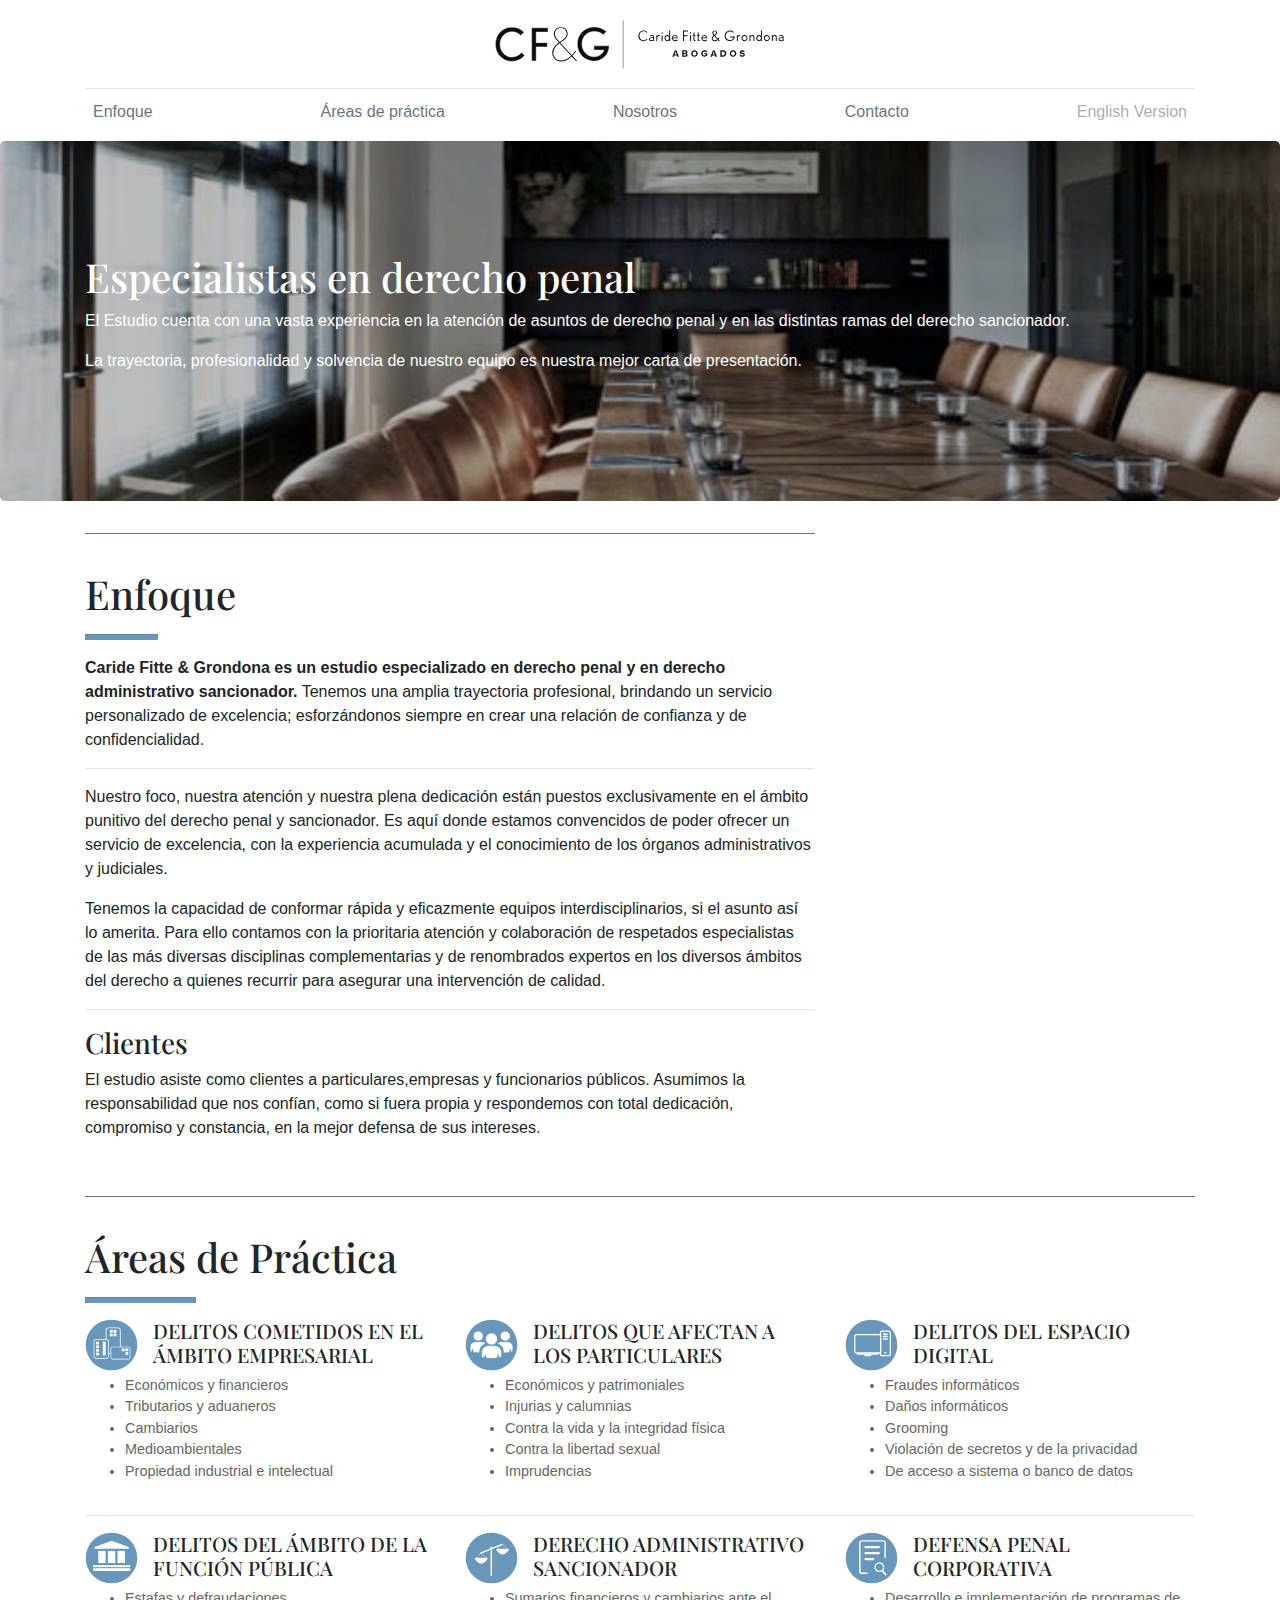
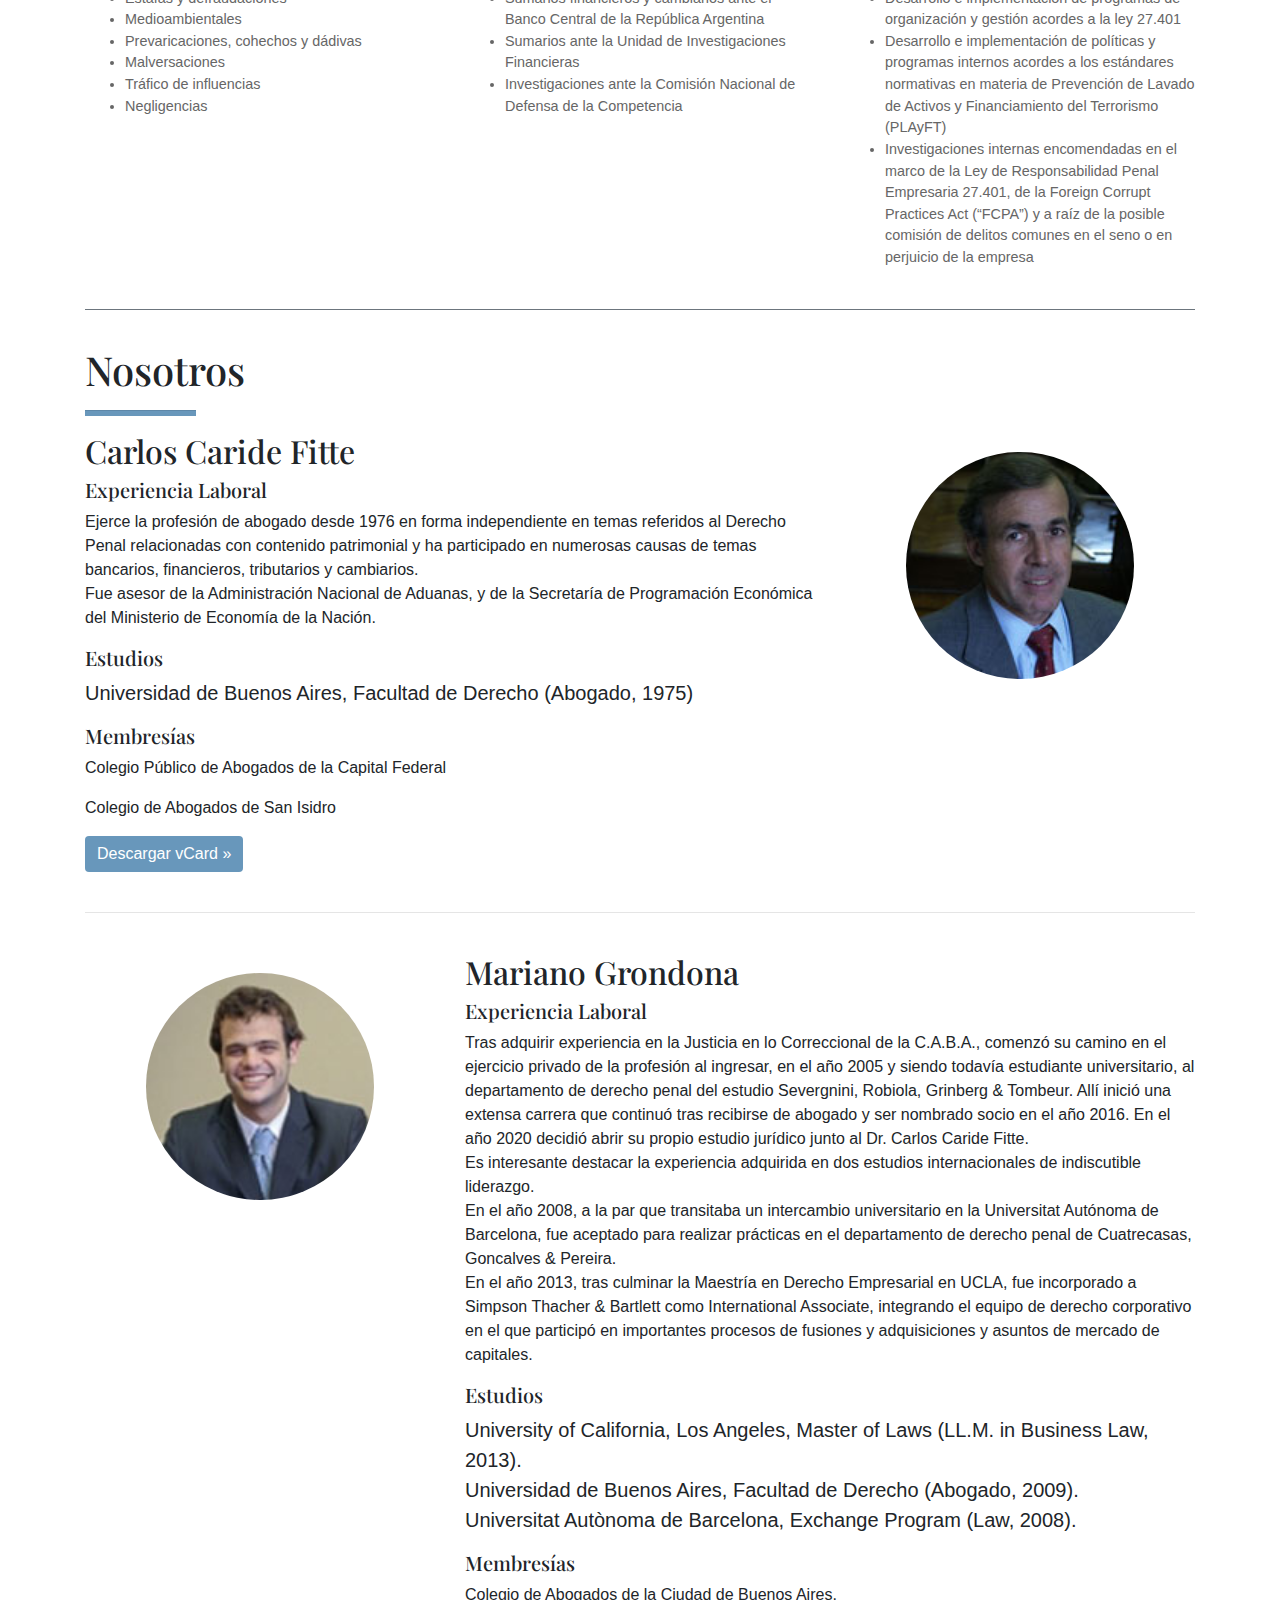
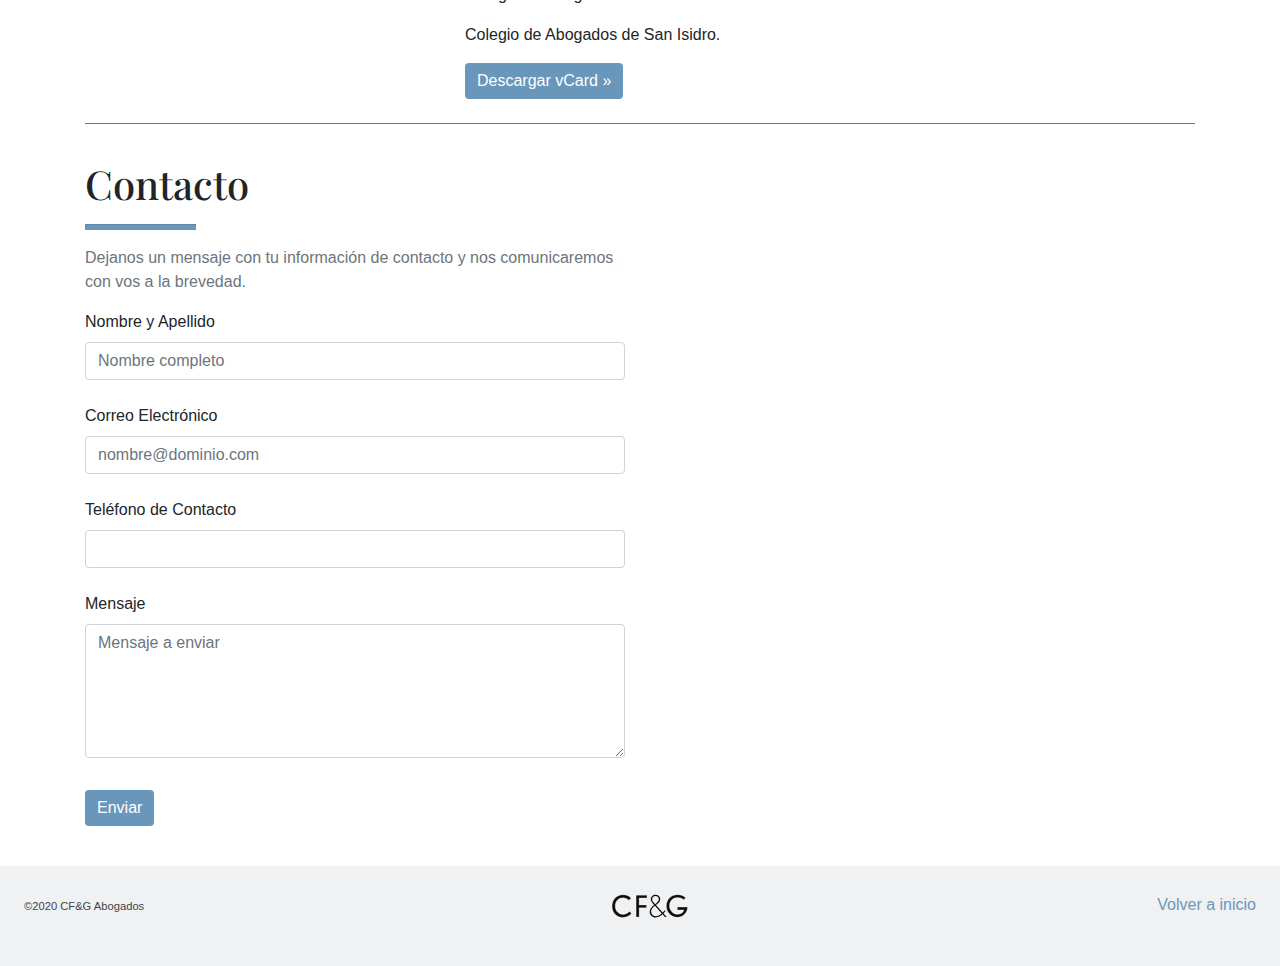
==== index.html @ f4830b8b "estudios abajo de experiencia" ====
<!DOCTYPE html>
<html lang="en">
  <head>
    <meta charset="utf-8">
    <meta name="viewport" content="width=device-width, initial-scale=1, shrink-to-fit=no">
    <meta name="description" content="Caride Fitte & Grondona Abogados">
    <meta name="author" content="Caride Fitte & Grondona Abogados">
    <meta name="generator" content="Jekyll v4.1.1">
    <link rel="apple-touch-icon" sizes="57x57" href="img/apple-icon-57x57.png">
		<link rel="apple-touch-icon" sizes="60x60" href="img/apple-icon-60x60.png">
		<link rel="apple-touch-icon" sizes="72x72" href="img/apple-icon-72x72.png">
		<link rel="apple-touch-icon" sizes="76x76" href="img/apple-icon-76x76.png">
		<link rel="apple-touch-icon" sizes="114x114" href="img/apple-icon-114x114.png">
		<link rel="apple-touch-icon" sizes="120x120" href="img/apple-icon-120x120.png">
		<link rel="apple-touch-icon" sizes="144x144" href="img/apple-icon-144x144.png">
		<link rel="apple-touch-icon" sizes="152x152" href="img/apple-icon-152x152.png">
		<link rel="apple-touch-icon" sizes="180x180" href="img/ico-cfg.png">
		<link rel="icon" type="image/png" sizes="192x192"  href="img/ico-cfg.png">
		<link rel="icon" type="image/png" sizes="32x32" href="img/ico-cfg.png">
		<link rel="icon" type="image/png" sizes="96x96" href="img/ico-cfg.png">
		<link rel="icon" type="image/png" sizes="16x16" href="img/ico-cfg.png">
		<link rel="manifest" href="img/manifest.json">
		<meta name="msapplication-TileColor" content="#ffffff">
		<meta name="msapplication-TileImage" content="img/ms-icon-144x144.png">
		<meta name="theme-color" content="#ffffff">
    <title>Caride Fitte & Grondona Abogados</title>


    <!-- Bootstrap core CSS -->
		<link href="css/bootstrap.min.css" rel="stylesheet">
		

    <style>
      .bd-placeholder-img {
        font-size: 1.125rem;
        text-anchor: middle;
        -webkit-user-select: none;
        -moz-user-select: none;
        -ms-user-select: none;
        user-select: none;
      }

      @media (min-width: 768px) {
        .bd-placeholder-img-lg {
          width: 100px;
        }
      }
    </style>
    <!-- Custom styles for this template -->
    <link href="https://fonts.googleapis.com/css?family=Playfair+Display:700,900" rel="stylesheet">
    <!-- Custom styles for this template -->
    <link href="css/custom.css" rel="stylesheet">

    
  </head>
  <body>
  	<div class="container">
      <header class="blog-header py-3">
        	<div class="row flex-nowrap justify-content-between align-items-center">
          	<div class="col-12 text-center">
            	<a class="blog-header-logo text-dark" href="#"><img class="blog-header-logo" src="img/logo-full-light.svg" width="300"></a>
          	</div>
        	</div>
      </header>


      <div class="nav-scroller py-1 mb-2">
        <nav class="nav d-flex justify-content-between">
          <a class="p-2 text-muted" href="#enfoque">Enfoque</a>
          <a class="p-2 text-muted" href="#practica">Áreas de práctica</a>
          <a class="p-2 text-muted" href="#nosotros">Nosotros</a>
          <a class="p-2 text-muted" href="#contacto">Contacto</a>
          <a class="p-2 text-language" href="#">English Version</a>
        </nav>
      </div>
    </div>

    <div id="messages" class="hide" role="alert" style="display: none;">
    	<button type="button" class="close" data-dismiss="alert" aria-label="Close">
    		<span aria-hidden="true">&times;</span>
    	</button>
    	<div id="messages_content"></div>
    </div>

      <div class="jumbotron cfg-intro">
        <div class="container">
          <h1 class="display-5">Especialistas en derecho penal</h1>
          <p>El Estudio cuenta con una vasta experiencia en la atención de asuntos de derecho penal y en las distintas ramas del derecho sancionador.</p><p>La trayectoria, profesionalidad y solvencia de nuestro equipo es nuestra mejor carta de presentación.</p>
        </div>
      </div>

    <div class="container">

      <main role="main" id="enfoque">
        <div class="row">
          <div class="col-md-8 blog-main">

            <div class="blog-post">
              <h2 class="blog-post-title section-title">Enfoque</h2>
              <hr class="cfg-title">

              <p><b>Caride Fitte & Grondona es un estudio especializado en derecho penal y en derecho administrativo sancionador.</b> Tenemos una amplia trayectoria profesional, brindando un servicio personalizado de excelencia; esforzándonos siempre en crear una relación de confianza y de confidencialidad.</p>
              <hr>
              <p>Nuestro foco, nuestra atención y nuestra plena dedicación están puestos exclusivamente en el ámbito punitivo del derecho penal y sancionador. Es aquí donde estamos convencidos de poder ofrecer un servicio de excelencia, con la experiencia acumulada  y el conocimiento de los órganos administrativos y judiciales.</p>
              <p>Tenemos la capacidad de conformar rápida y eficazmente equipos interdisciplinarios, si el asunto así lo amerita. Para ello contamos con la prioritaria atención y colaboración de respetados especialistas de las más diversas disciplinas complementarias y de renombrados expertos en los diversos ámbitos del derecho a quienes recurrir para asegurar una intervención de calidad.  </p>
              <hr>
              <h3>Clientes</h3>
              <p>El estudio asiste como  clientes a particulares,empresas y funcionarios públicos. Asumimos la  responsabilidad que nos confían, como si fuera propia y respondemos con total dedicación, compromiso y constancia, en la mejor defensa de sus intereses.</p>
            
            </div>
          </div><!-- /.blog-main -->

          <aside class="col-md-4 blog-sidebar" style="display: none;">
            <div class="p-4 mb-3 bg-light rounded">
              <h4 class="font-italic">Comisión Pro Bono y Red Federal</h4>
              <p class="mb-0">En mayo de 2017, el estudio se incorporó a la Comisión de Trabajo Pro Bono e Interés Público del Colegio de Abogados de la Ciudad de Buenos Aires (www.probono.org.ar). A través de la Comisión, se nos ha presentado la oportunidad de intervenir casos penales que derivan desde los Centro de Acceso a la Justicia (CAJ) del Ministerio de Justicia y Derechos Humanos, que se encuentran ubicados en las villas 31, 21-24 y La Boca.</p>
            </div>
          </aside><!-- /.blog-sidebar -->

        </div><!-- /.row -->
      </main><!-- /.container -->

    <!-- Example row of columns -->
  <div class="section">
    <h2 class="blog-post-title section-title" id="practica">Áreas de Práctica</h2>
    <hr class="cfg-title">

    <div class="row">
      <div class="col-md-4">
      	<div class="area-title">
      		<img src="img/icon-derecho_empresas.svg">
        	<h5>DELITOS COMETIDOS EN EL ÁMBITO EMPRESARIAL</h5>
        </div>
        <ul class="area-description">
        	<li>Económicos y financieros</li>
					<li>Tributarios y aduaneros</li>
					<li>Cambiarios</li>
					<li>Medioambientales</li>
					<li>Propiedad industrial e intelectual</li>
        </ul>
      </div>
      <div class="col-md-4">
      	<div class="area-title">
      		<img src="img/icon-persona_fisicas.svg">
        	<h5>DELITOS QUE AFECTAN A LOS PARTICULARES</h5>
        </div>
        <ul class="area-description">
        	<li>Económicos y patrimoniales</li>
					<li>Injurias y calumnias</li>
					<li>Contra la vida y la integridad física</li>
					<li>Contra la libertad sexual</li>
					<li>Imprudencias</li>
        </ul>
      </div>
      <div class="col-md-4">
      	<div class="area-title">
      		<img src="img/icon-info.svg">
        	<h5>DELITOS DEL ESPACIO DIGITAL</h5>
        </div>
        <ul class="area-description">
        	<li>Fraudes informáticos</li>
					<li>Daños informáticos</li>
					<li>Grooming</li>
					<li>Violación de secretos y de la privacidad</li>
					<li>De acceso a sistema o banco de datos</li>
        </ul>
      </div>
    </div>

    <hr>

    <div class="row">

    	<div class="col-md-4">
    		<div class="area-title">
    			<img src="img/icon-publica.svg">
    			<h5>DELITOS DEL ÁMBITO DE LA FUNCIÓN PÚBLICA</h5>
    		</div>
    		<ul class="area-description">
    			<li>Estafas y defraudaciones</li>
					<li>Medioambientales</li>
					<li>Prevaricaciones, cohechos y dádivas</li>
					<li>Malversaciones</li>
					<li>Tráfico de influencias</li>
					<li>Negligencias</li>
    		</ul>
    	</div>

    	<div class="col-md-4">
    		<div class="area-title">
      		<img src="img/icon-sancionador.svg">
        	<h5>DERECHO ADMINISTRATIVO SANCIONADOR</h5>
        </div>
        <ul class="area-description">
        	<li>Sumarios financieros y cambiarios ante el Banco Central de la República Argentina</li>
					<li>Sumarios ante la Unidad de Investigaciones Financieras</li>
					<li>Investigaciones ante la Comisión Nacional de Defensa de la Competencia</li>

        </ul>
      </div>

      <div class="col-md-4">
      	<div class="area-title">
      		<img src="img/icon-compliance.svg">
        	<h5>DEFENSA PENAL CORPORATIVA</h5>
        </div>
        <ul class="area-description">
        	<li>Desarrollo e implementación de programas de organización y gestión acordes a la ley 27.401</li>
					<li>Desarrollo e implementación de políticas y programas internos acordes a los estándares normativas en materia de Prevención de Lavado de Activos y Financiamiento del Terrorismo (PLAyFT)</li>
					<li>Investigaciones internas encomendadas en el marco de la Ley de Responsabilidad Penal Empresaria 27.401, de la Foreign Corrupt Practices Act (“FCPA”) y a raíz de la posible comisión de delitos comunes en el seno o en perjuicio de la empresa</li>
        </ul>
      </div>

    </div>

  <div class="section">
      <h2 class="blog-post-title section-title" id="nosotros">Nosotros</h2>
      <hr class="cfg-title">

      <div class="row">
        <div class="col-md-8">
          <h2>Carlos Caride Fitte</h2>
          
          <h5>Experiencia Laboral</h5>
          <p>Ejerce la profesión de abogado desde 1976 en forma independiente en temas referidos al Derecho Penal relacionadas con contenido patrimonial y ha participado en numerosas causas de temas bancarios, financieros, tributarios y cambiarios. </br>Fue asesor de la Administración Nacional de Aduanas, y de la Secretaría de Programación Económica del Ministerio de Economía de la Nación.</p>

          <h5>Estudios</h5>
          <p class="lead">Universidad de Buenos Aires, Facultad de Derecho (Abogado, 1975)</p>

          <h5>Membresías</h5>
          <p>Colegio Público de Abogados de la Capital Federal</p>
          <p>Colegio de Abogados de San Isidro</p>

          <a class="btn btn-secondary btn-cfg" href="img/ccaridefitte.vcf" download role="button">Descargar vCard »</a>

        </div>
        <div class="col-md-4 nosotros"><img src="img/nosotros-caride_fitte.jpg"></div>
      </div>
      </br>
      <hr>
      </br>
    
    <div class="row">
      <div class="col-md-8 order-md-2">
        <h2>Mariano Grondona</h2>
        
        <h5>Experiencia Laboral</h5>
        <p>Tras adquirir experiencia en la Justicia en lo Correccional de la C.A.B.A., comenzó su camino en el ejercicio privado de la profesión al ingresar, en el año 2005 y siendo todavía estudiante universitario, al departamento de derecho penal del estudio Severgnini, Robiola, Grinberg & Tombeur. Allí inició una extensa carrera que continuó tras recibirse de abogado y ser nombrado socio en el año 2016. En el año 2020 decidió abrir su propio estudio jurídico junto al Dr. Carlos Caride Fitte. </br>Es interesante destacar la experiencia adquirida en dos estudios internacionales de indiscutible liderazgo. </br> En el año 2008, a la par que transitaba un intercambio universitario en la Universitat Autónoma de Barcelona, fue aceptado para realizar prácticas en el departamento de derecho penal de Cuatrecasas, Goncalves & Pereira. </br> En el año 2013, tras culminar la Maestría en Derecho Empresarial en UCLA, fue incorporado a Simpson Thacher & Bartlett como International Associate, integrando el equipo de derecho corporativo en el que participó en importantes procesos de fusiones y adquisiciones y asuntos de mercado de capitales. </p>

        <h5>Estudios</h5>
        <p class="lead">University of California, Los Angeles, Master of Laws (LL.M. in Business Law, 2013). </br>Universidad de Buenos Aires, Facultad de Derecho (Abogado, 2009). </br>Universitat Autònoma de Barcelona, Exchange Program (Law, 2008).</p>

        <h5>Membresías</h5>
        <p>Colegio de Abogados de la Ciudad de Buenos Aires.</p>
        <p>Colegio de Abogados de San Isidro.</p>

        <a class="btn btn-secondary btn-cfg" href="img/mgrondna.vcf" download role="button">Descargar vCard »</a>

      </div>
      <div class="col-md-4 nosotros"><img src="img/nosotros-grondona.jpg"></div>
    </div>
  </div>
    <!-- /END THE FEATURETTES -->

    <!-- Example row of columns -->
  <div class="section">
    <h2 class="blog-post-title section-title" id="contacto">Contacto</h2>
    <hr class="cfg-title">
    
    <div class="row">

    	<div class="col-md-6">
      	<p class="text-muted">Dejanos un mensaje con tu información de contacto y nos comunicaremos con vos a la brevedad.</p>
        <form name="sentMessage" class="ajaxForm" id="form" novalidate="novalidate"  action="https://formcarry.com/s/5OB3zr8ov" method="POST" accept-charset="UTF-8">
          <div class="control-group">
            <div class="form-group floating-label-form-group controls mb-0 pb-2">
              <label>Nombre y Apellido</label>
                <input class="form-control" type="text" placeholder="Nombre completo" name="name">
                  <p class="help-block text-danger"></p>
            </div>
          </div>
          <div class="control-group">
            <div class="form-group floating-label-form-group controls mb-0 pb-2">
              <label>Correo Electrónico</label>
              <input class="form-control" type="email" placeholder="nombre@dominio.com" name="email">
              <p class="help-block text-danger"></p>
            </div>
          </div>
          <div class="control-group">
            <div class="form-group floating-label-form-group controls mb-0 pb-2">
              <label>Teléfono de Contacto</label>
              <input class="form-control" type="tel" placeholder="" name="phone">
              <p class="help-block text-danger"></p>
            </div>
          </div>
          <div class="control-group">
            <div class="form-group floating-label-form-group controls mb-0 pb-2">
              <label>Mensaje</label>
              <textarea class="form-control" name="message" rows="5" placeholder="Mensaje a enviar" ></textarea>
            </div>
          </div>
          <input type="hidden" name="_gotcha">
          <br>
          <div id="success"></div>
          <div class="form-group"><button class="btn btn-primary btn-xl btn-cfg" id="sendMessageButton" type="submit" value="Submit">Enviar</button>
          </div>
        </form>
      </div>

      <div class="col-md-6">
      	<!--The div element for the map -->
				<div id="map">
					<iframe src="https://www.google.com/maps/embed?pb=!1m18!1m12!1m3!1d3284.010441299706!2d-58.374895184644124!3d-34.60389748045945!2m3!1f0!2f0!3f0!3m2!1i1024!2i768!4f13.1!3m3!1m2!1s0x95bccacd45ec3e93%3A0xd8c775a99a055c33!2sReconquista%20336%2C%20C1003%20ABH%2C%20Buenos%20Aires%2C%20Argentina!5e0!3m2!1ses-419!2suy!4v1601761112190!5m2!1ses-419!2suy" frameborder="0" style="border:0;" allowfullscreen="" aria-hidden="false" tabindex="0"></iframe>
				</div>

      </div>

      


    </div>
  </div>

</div>
</div>


<footer class="foot">
    <div class="nav-scroller py-1 mb-2">
      <nav class="nav d-flex justify-content-between">
        <p><span>©2020 CF&G Abogados</span></p>
        <a><img src="img/logo-short-bold.svg" width="80"></a>
        <p><a href="#">Volver a inicio</a> </p>
    </nav>
  </div>
</footer>
    <script src="https://ajax.googleapis.com/ajax/libs/jquery/1.9.1/jquery.min.js"></script>
    <script>
			$(function(){
			    $(".ajaxForm").submit(function(e){
			        e.preventDefault();
			        var href = $(this).attr("action");
			        $.ajax({
			            type: "POST",
			            dataType: "json",
			            url: href,
			            data: $(this).serialize(),
			            success: function(response){
			                if(response.status == "success"){
			                    $('#messages').removeClass('hide').addClass('alert alert-success alert-dismissible').slideDown().show();
		    									$('#messages_content').html('<h4>Mensaje enviado con exito.</h4>');
		    									$('#modal').modal('show');
			                }else{
			                    alert("Hubo un prolema con el envio de tu mensaje: " + response.message);
			                }
			            }
			        });
			    });
			});
			</script>

	<!-- Example row of columns 		
		<script>
			$('#form').submit(function(e) {
				$('#messages').removeClass('hide').addClass('alert alert-success alert-dismissible').slideDown().show();
		    $('#messages_content').html('<h4>Mensaje enviado con exito.</h4>');
		    $('#modal').modal('show');
		   	e.preventDefault();
		  });
		</script>
	-->
		<script src="js/bootstrap.min.js"></script>

</body>
</html>
---- css/custom.css ----
/* stylelint-disable selector-list-comma-newline-after */

::selection {
background: #6897bb;
color: white;
}

.section {
  margin-top: 24px;
  margin-bottom: 24px;
}

.nav a:hover {
  color: #6897bb!important;
  text-decoration: none;
  padding-bottom: 4px;
  border-bottom: 2px solid #6897bb;
}


.cfg-intro {
  background-image: url('../img/estudio-1.jpg');
  background-size: cover;
  background-color: #6c757d;
  background-position: center;
  padding: 7rem 2rem;
}

.cfg-intro h1, .cfg-intro p {
  color: white!important;
}

ul.area-description {
  color: #666666;
  font-size: .9em;
}

.nosotros img {
  width: 65%;
  border-radius: 150px;
  margin: auto;
  display: block;
  margin-top: 20px;
}

.foot {
  background-color: #f0f1f2;
  padding: 24px;
}

.foot a {
  color: #6897bb;
  text-decoration: none;

}

.cfg-title {
  color: #6897bb;
  width: 10%;
  text-align: left;
  margin-left: 0px;
  background-color: #6897bb;
  height: 5px;
  margin-top: 0px;
}

.foot span {
  font-size: .7em;
  color: #444444
}

.btn-cfg {
  background-color: #6897bb;
  border: none;
}

.section-title {
  border-top: 1px solid #6c757d;
  padding-top: 2.25rem;
}

.blog-header {
  line-height: 1;
  border-bottom: 1px solid #e5e5e5;
}

.blog-header-logo {
  font-family: "Playfair Display", Georgia, "Times New Roman", serif;
  font-size: 2.25rem;
}

.blog-header-logo:hover {
  text-decoration: none;
}

.area-title  img {
  width: 15%;
  float: left;
  margin-right: 15px;
  overflow: hidden;
}

#map {
  height: 450px;  /* The height is 400 pixels */
  width: 100%;  /* The width is the width of the web page */
 }

 #map iframe {
  height: 510px;  /* The height is 400 pixels */
  width: 100%;  /* The width is the width of the web page */
 }

 #messages {
    position: fixed;
    top: 0;
    left: 0;
    width: 100%;
}

#messages_content h4 {
  font-family: sans-serif;

}

h1, h2, h3, h4, h5, h6 {
  font-family: "Playfair Display", Georgia, "Times New Roman", serif;
}

.display-4 {
  font-size: 2.5rem;
}
@media (min-width: 768px) {
  .display-4 {
    font-size: 3rem;
  }
}

.text-language {
  color: rgb(108, 117, 125, 0.6);
}

.nav-scroller {
  position: relative;
  z-index: 2;
  height: 2.75rem;
  overflow-y: hidden;
}

.nav-scroller .nav {
  display: -ms-flexbox;
  display: flex;
  -ms-flex-wrap: nowrap;
  flex-wrap: nowrap;
  padding-bottom: 1rem;
  margin-top: -1px;
  overflow-x: auto;
  text-align: center;
  white-space: nowrap;
  -webkit-overflow-scrolling: touch;
}

.nav-scroller .nav-link {
  padding-top: .75rem;
  padding-bottom: .75rem;
  font-size: .875rem;
}

.card-img-right {
  height: 100%;
  border-radius: 0 3px 3px 0;
}

.flex-auto {
  -ms-flex: 0 0 auto;
  flex: 0 0 auto;
}

.h-250 { height: 250px; }
@media (min-width: 768px) {
  .h-md-250 { height: 250px; }
}

/* Pagination */
.blog-pagination {
  margin-bottom: 4rem;
}
.blog-pagination > .btn {
  border-radius: 2rem;
}

/*
 * Blog posts
 */
.blog-post {
  margin-bottom: 2rem;
}
.blog-post-title {
  margin-bottom: 1rem;
  font-size: 2.5rem;
}
.blog-post-meta {
  margin-bottom: 1.25rem;
  color: #999;
}

/*
 * Footer
 */
.blog-footer {
  padding: 2.5rem 0;
  color: #999;
  text-align: center;
  background-color: #f9f9f9;
  border-top: .05rem solid #e5e5e5;
}
.blog-footer p:last-child {
  margin-bottom: 0;
}
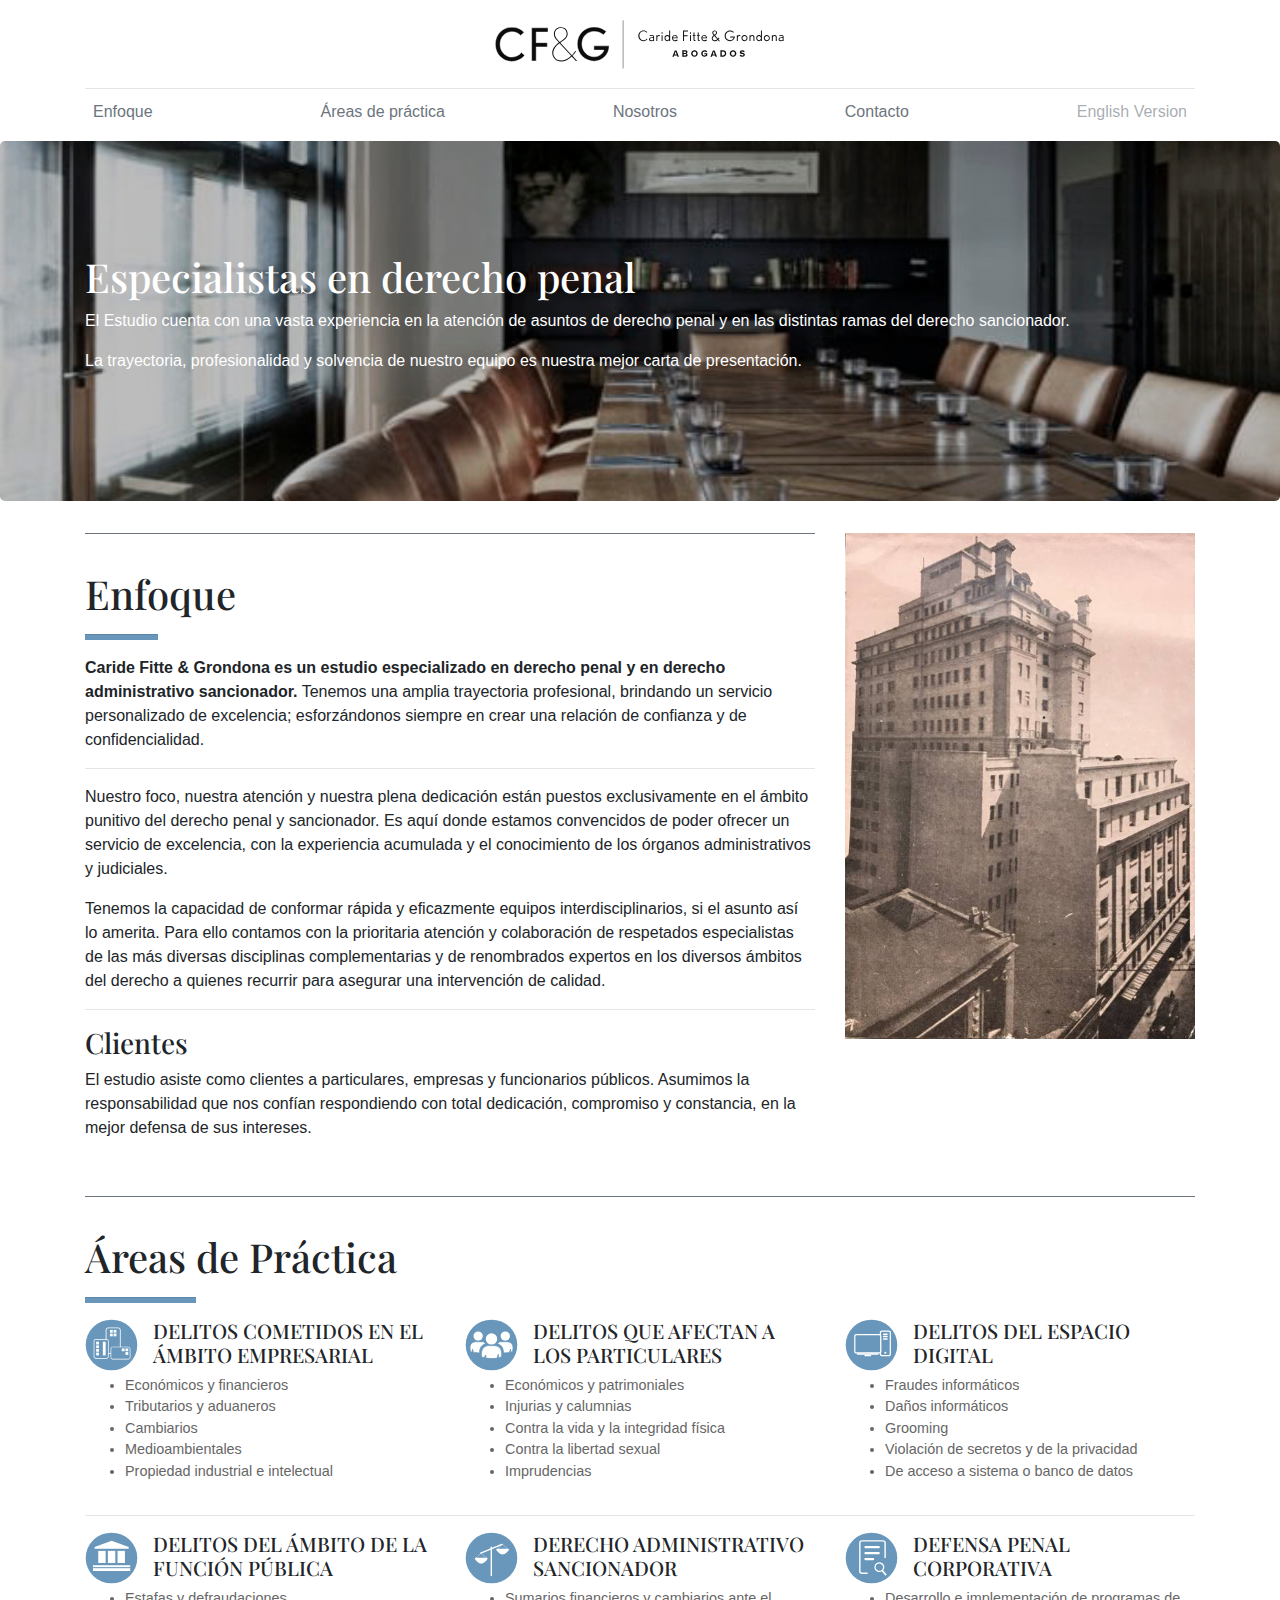
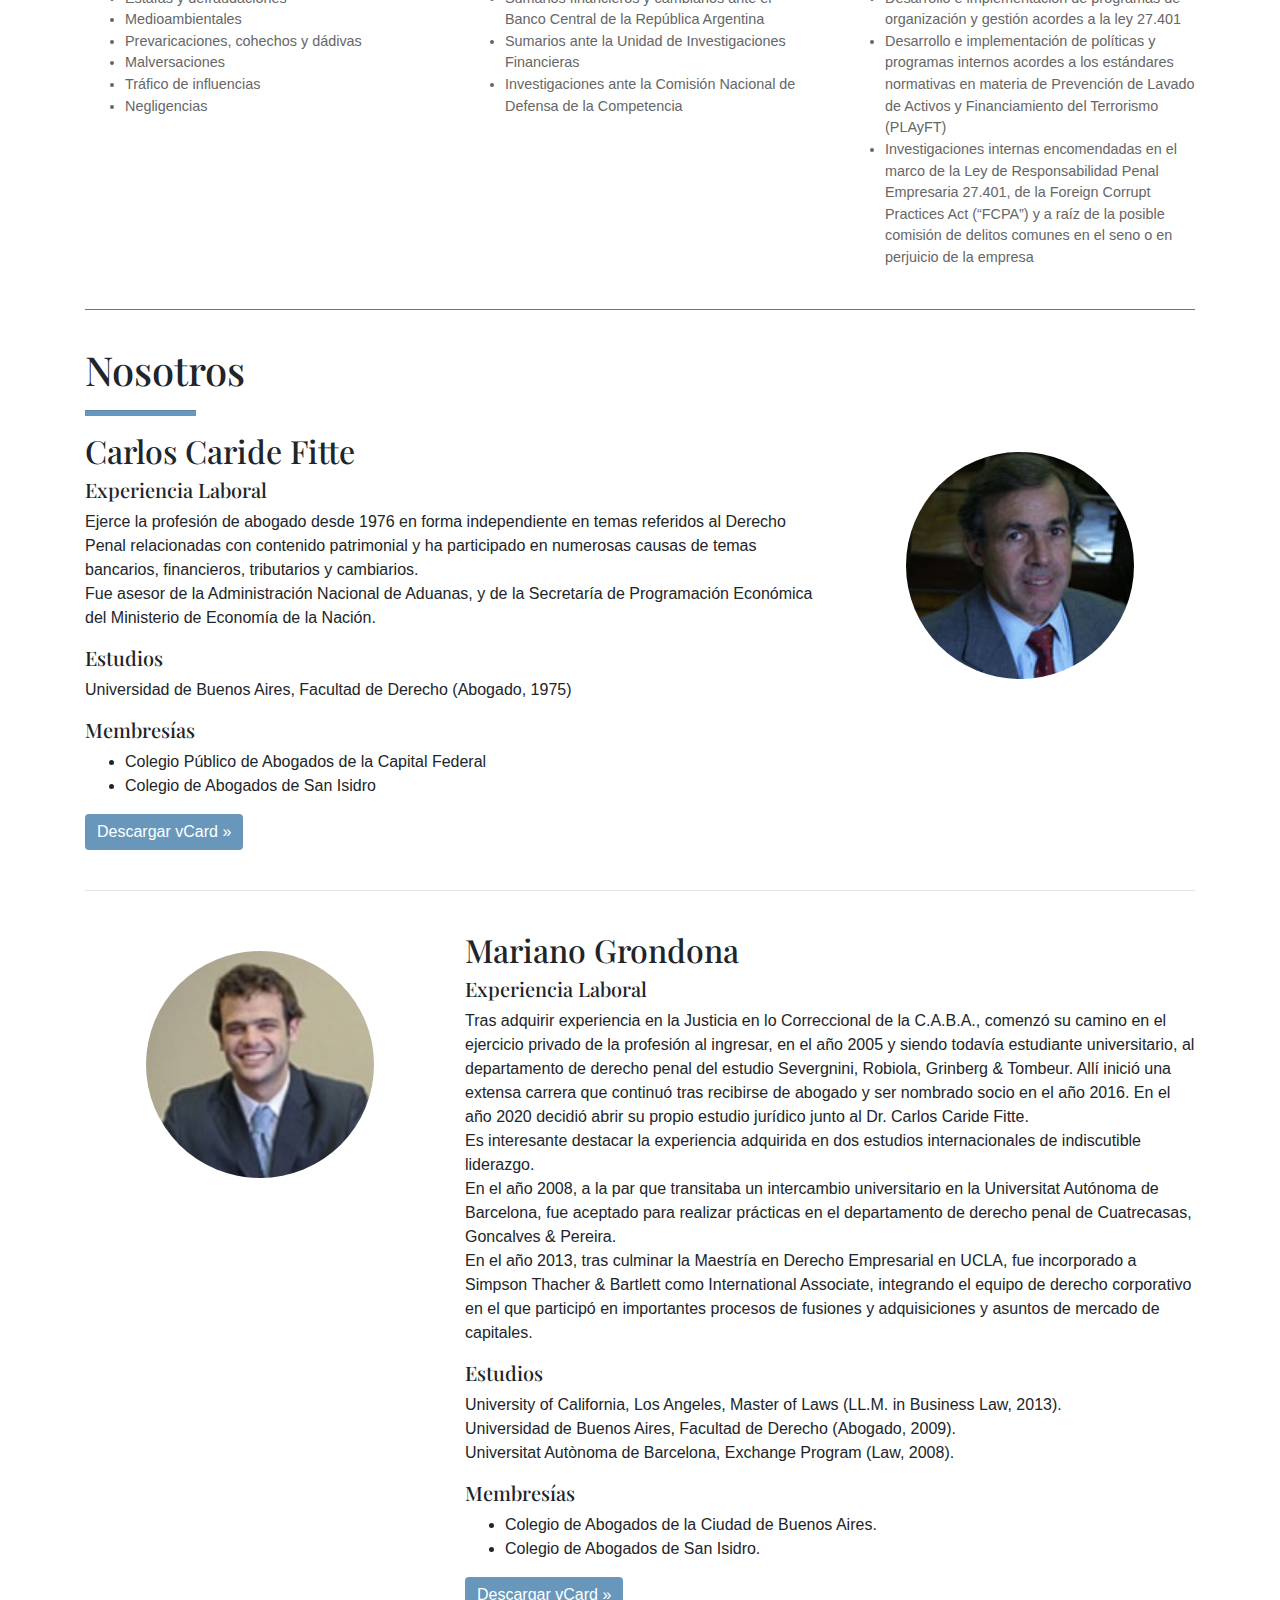
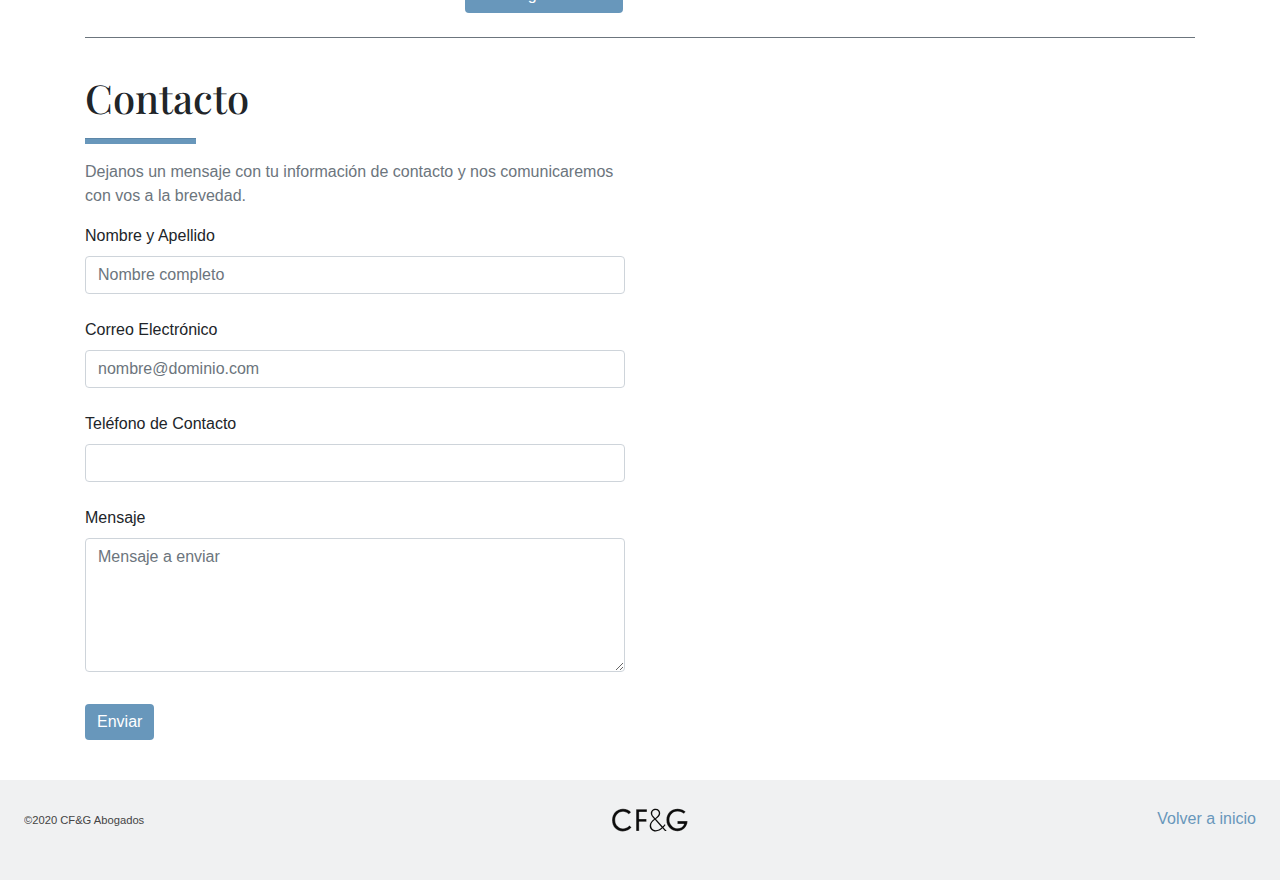
==== commit 433786ac: "foto" ====
--- a/index.html
+++ b/index.html
@@ -105,13 +105,14 @@
               <p>Tenemos la capacidad de conformar rápida y eficazmente equipos interdisciplinarios, si el asunto así lo amerita. Para ello contamos con la prioritaria atención y colaboración de respetados especialistas de las más diversas disciplinas complementarias y de renombrados expertos en los diversos ámbitos del derecho a quienes recurrir para asegurar una intervención de calidad.  </p>
               <hr>
               <h3>Clientes</h3>
-              <p>El estudio asiste como  clientes a particulares,empresas y funcionarios públicos. Asumimos la  responsabilidad que nos confían, como si fuera propia y respondemos con total dedicación, compromiso y constancia, en la mejor defensa de sus intereses.</p>
+              <p>El estudio asiste como clientes a particulares, empresas y funcionarios públicos. Asumimos la responsabilidad que nos confían respondiendo con total dedicación, compromiso y constancia, en la mejor defensa de sus intereses.</p>
             
             </div>
           </div><!-- /.blog-main -->
 
-          <aside class="col-md-4 blog-sidebar" style="display: none;">
-            <div class="p-4 mb-3 bg-light rounded">
+          <aside class="col-md-4 blog-sidebar">
+          	<img src="img/estudio-2.png" width="100%">
+            <div class="p-4 mb-3 bg-light rounded" style="display: none;">
               <h4 class="font-italic">Comisión Pro Bono y Red Federal</h4>
               <p class="mb-0">En mayo de 2017, el estudio se incorporó a la Comisión de Trabajo Pro Bono e Interés Público del Colegio de Abogados de la Ciudad de Buenos Aires (www.probono.org.ar). A través de la Comisión, se nos ha presentado la oportunidad de intervenir casos penales que derivan desde los Centro de Acceso a la Justicia (CAJ) del Ministerio de Justicia y Derechos Humanos, que se encuentran ubicados en las villas 31, 21-24 y La Boca.</p>
             </div>
@@ -225,11 +226,13 @@
           <p>Ejerce la profesión de abogado desde 1976 en forma independiente en temas referidos al Derecho Penal relacionadas con contenido patrimonial y ha participado en numerosas causas de temas bancarios, financieros, tributarios y cambiarios. </br>Fue asesor de la Administración Nacional de Aduanas, y de la Secretaría de Programación Económica del Ministerio de Economía de la Nación.</p>
 
           <h5>Estudios</h5>
-          <p class="lead">Universidad de Buenos Aires, Facultad de Derecho (Abogado, 1975)</p>
+          <p>Universidad de Buenos Aires, Facultad de Derecho (Abogado, 1975)</p>
 
           <h5>Membresías</h5>
-          <p>Colegio Público de Abogados de la Capital Federal</p>
-          <p>Colegio de Abogados de San Isidro</p>
+          <ul>
+          	<li>Colegio Público de Abogados de la Capital Federal</li>
+          	<li>Colegio de Abogados de San Isidro</li>
+        	</ul>
 
           <a class="btn btn-secondary btn-cfg" href="img/ccaridefitte.vcf" download role="button">Descargar vCard »</a>
 
@@ -248,11 +251,13 @@
         <p>Tras adquirir experiencia en la Justicia en lo Correccional de la C.A.B.A., comenzó su camino en el ejercicio privado de la profesión al ingresar, en el año 2005 y siendo todavía estudiante universitario, al departamento de derecho penal del estudio Severgnini, Robiola, Grinberg & Tombeur. Allí inició una extensa carrera que continuó tras recibirse de abogado y ser nombrado socio en el año 2016. En el año 2020 decidió abrir su propio estudio jurídico junto al Dr. Carlos Caride Fitte. </br>Es interesante destacar la experiencia adquirida en dos estudios internacionales de indiscutible liderazgo. </br> En el año 2008, a la par que transitaba un intercambio universitario en la Universitat Autónoma de Barcelona, fue aceptado para realizar prácticas en el departamento de derecho penal de Cuatrecasas, Goncalves & Pereira. </br> En el año 2013, tras culminar la Maestría en Derecho Empresarial en UCLA, fue incorporado a Simpson Thacher & Bartlett como International Associate, integrando el equipo de derecho corporativo en el que participó en importantes procesos de fusiones y adquisiciones y asuntos de mercado de capitales. </p>
 
         <h5>Estudios</h5>
-        <p class="lead">University of California, Los Angeles, Master of Laws (LL.M. in Business Law, 2013). </br>Universidad de Buenos Aires, Facultad de Derecho (Abogado, 2009). </br>Universitat Autònoma de Barcelona, Exchange Program (Law, 2008).</p>
+        <p>University of California, Los Angeles, Master of Laws (LL.M. in Business Law, 2013). </br>Universidad de Buenos Aires, Facultad de Derecho (Abogado, 2009). </br>Universitat Autònoma de Barcelona, Exchange Program (Law, 2008).</p>
 
         <h5>Membresías</h5>
-        <p>Colegio de Abogados de la Ciudad de Buenos Aires.</p>
-        <p>Colegio de Abogados de San Isidro.</p>
+        <ul>
+        	<li>Colegio de Abogados de la Ciudad de Buenos Aires.</li>
+        	<li>Colegio de Abogados de San Isidro.</li>
+        </ul>
 
         <a class="btn btn-secondary btn-cfg" href="img/mgrondna.vcf" download role="button">Descargar vCard »</a>
 
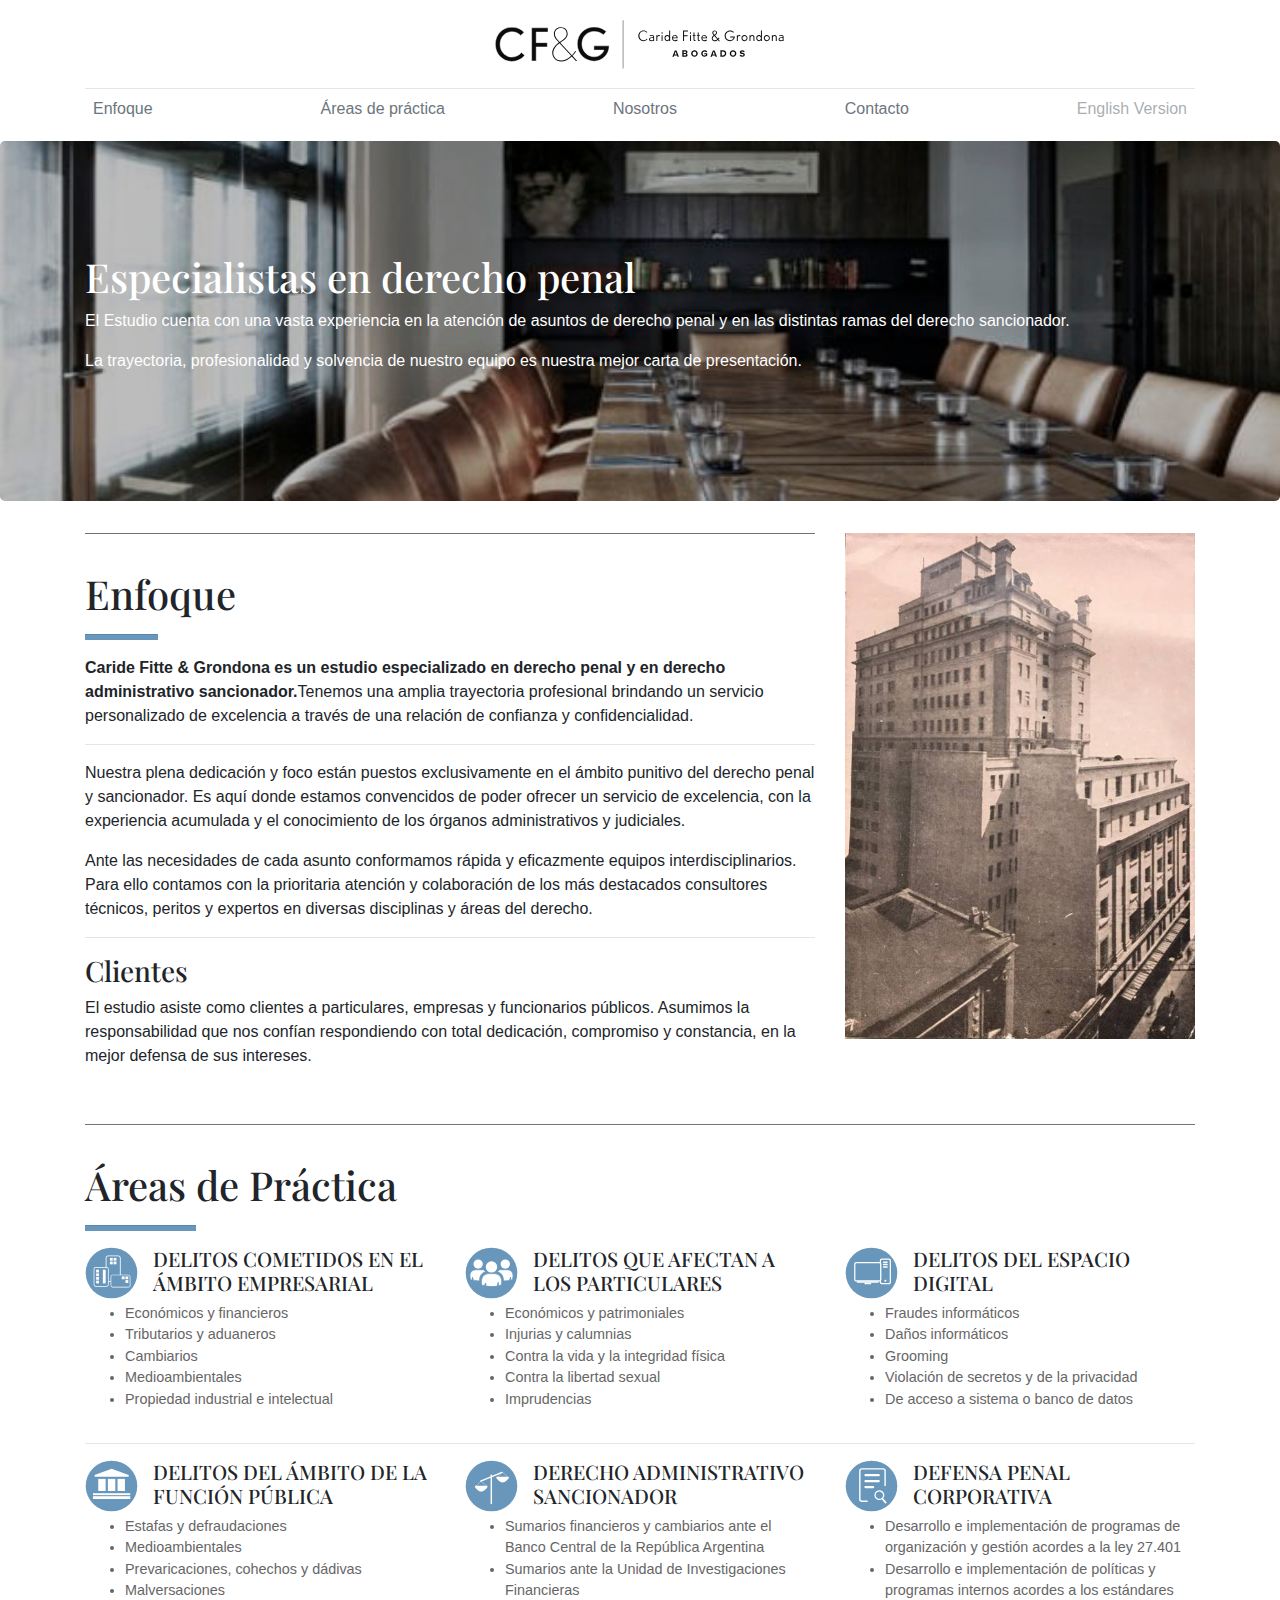
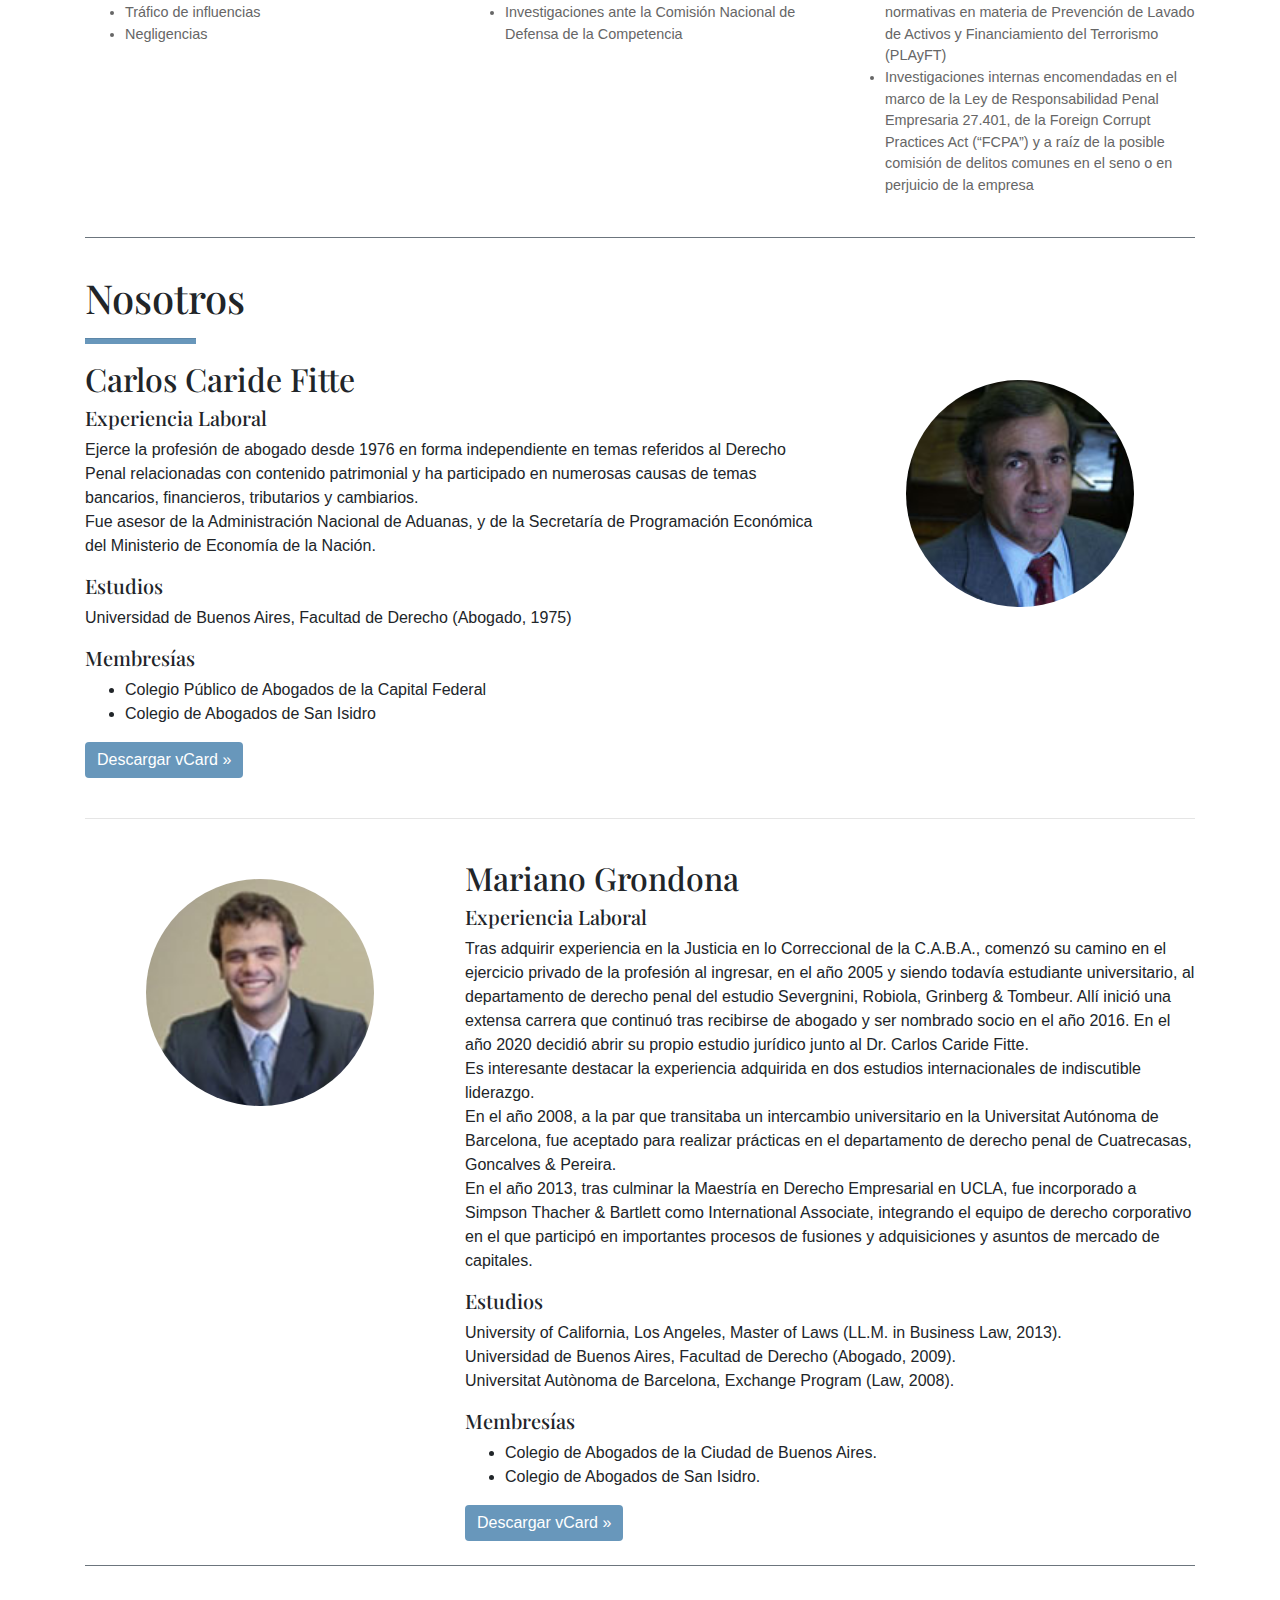
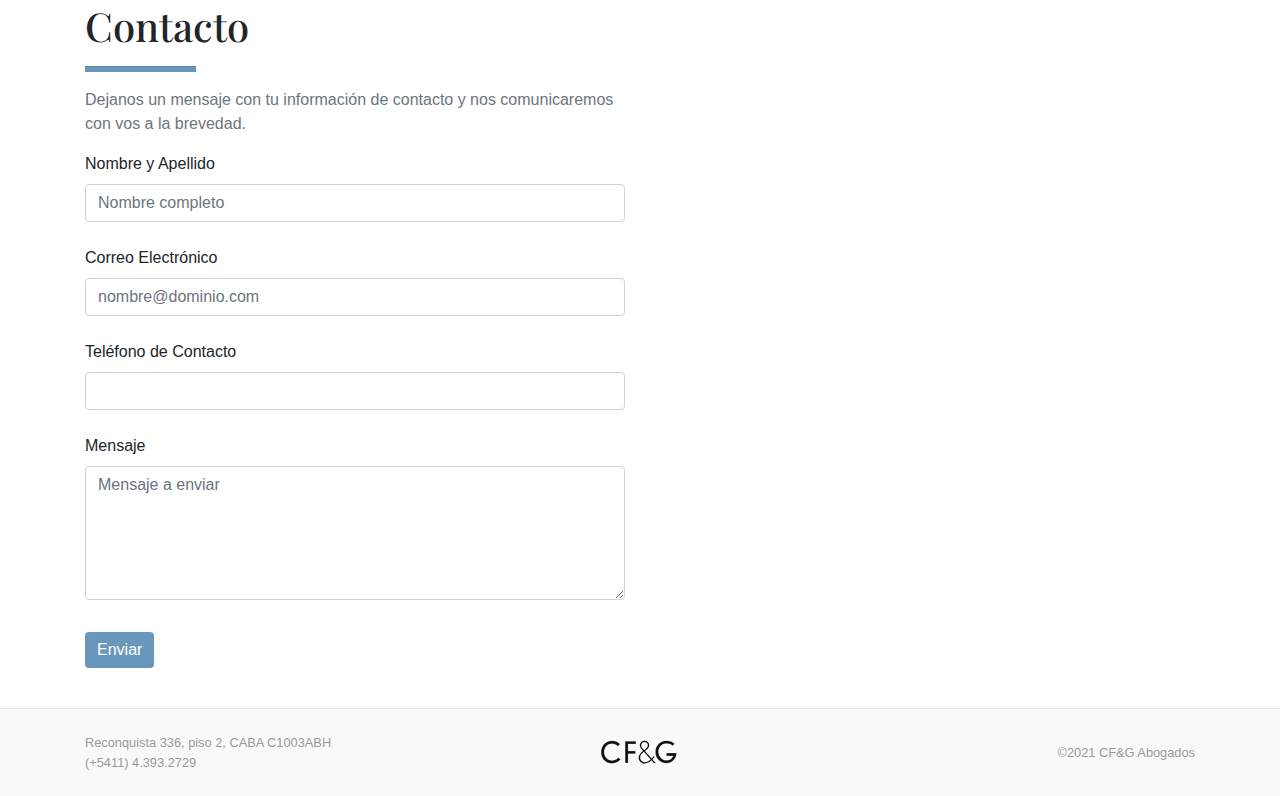
==== commit 0059a996: "text and new footer" ====
--- a/index.html
+++ b/index.html
@@ -99,10 +99,10 @@
               <h2 class="blog-post-title section-title">Enfoque</h2>
               <hr class="cfg-title">
 
-              <p><b>Caride Fitte & Grondona es un estudio especializado en derecho penal y en derecho administrativo sancionador.</b> Tenemos una amplia trayectoria profesional, brindando un servicio personalizado de excelencia; esforzándonos siempre en crear una relación de confianza y de confidencialidad.</p>
+              <p><b>Caride Fitte & Grondona es un estudio especializado en derecho penal y en derecho administrativo sancionador.</b>Tenemos una amplia trayectoria profesional brindando un servicio personalizado de excelencia a través de una relación de confianza y confidencialidad.</p>
               <hr>
-              <p>Nuestro foco, nuestra atención y nuestra plena dedicación están puestos exclusivamente en el ámbito punitivo del derecho penal y sancionador. Es aquí donde estamos convencidos de poder ofrecer un servicio de excelencia, con la experiencia acumulada  y el conocimiento de los órganos administrativos y judiciales.</p>
-              <p>Tenemos la capacidad de conformar rápida y eficazmente equipos interdisciplinarios, si el asunto así lo amerita. Para ello contamos con la prioritaria atención y colaboración de respetados especialistas de las más diversas disciplinas complementarias y de renombrados expertos en los diversos ámbitos del derecho a quienes recurrir para asegurar una intervención de calidad.  </p>
+              <p>Nuestra plena dedicación y foco están puestos exclusivamente en el ámbito punitivo del derecho penal y sancionador. Es aquí donde estamos convencidos de poder ofrecer un servicio de excelencia, con la experiencia acumulada y el conocimiento de los órganos administrativos y judiciales.</p>
+              <p>Ante las necesidades de cada asunto conformamos rápida y eficazmente equipos interdisciplinarios. Para ello contamos con la prioritaria atención y colaboración de los más destacados consultores técnicos, peritos y expertos en diversas disciplinas y áreas del derecho.    </p>
               <hr>
               <h3>Clientes</h3>
               <p>El estudio asiste como clientes a particulares, empresas y funcionarios públicos. Asumimos la responsabilidad que nos confían respondiendo con total dedicación, compromiso y constancia, en la mejor defensa de sus intereses.</p>
@@ -251,7 +251,7 @@
         <p>Tras adquirir experiencia en la Justicia en lo Correccional de la C.A.B.A., comenzó su camino en el ejercicio privado de la profesión al ingresar, en el año 2005 y siendo todavía estudiante universitario, al departamento de derecho penal del estudio Severgnini, Robiola, Grinberg & Tombeur. Allí inició una extensa carrera que continuó tras recibirse de abogado y ser nombrado socio en el año 2016. En el año 2020 decidió abrir su propio estudio jurídico junto al Dr. Carlos Caride Fitte. </br>Es interesante destacar la experiencia adquirida en dos estudios internacionales de indiscutible liderazgo. </br> En el año 2008, a la par que transitaba un intercambio universitario en la Universitat Autónoma de Barcelona, fue aceptado para realizar prácticas en el departamento de derecho penal de Cuatrecasas, Goncalves & Pereira. </br> En el año 2013, tras culminar la Maestría en Derecho Empresarial en UCLA, fue incorporado a Simpson Thacher & Bartlett como International Associate, integrando el equipo de derecho corporativo en el que participó en importantes procesos de fusiones y adquisiciones y asuntos de mercado de capitales. </p>
 
         <h5>Estudios</h5>
-        <p>University of California, Los Angeles, Master of Laws (LL.M. in Business Law, 2013). </br>Universidad de Buenos Aires, Facultad de Derecho (Abogado, 2009). </br>Universitat Autònoma de Barcelona, Exchange Program (Law, 2008).</p>
+        <p>University of California, Los Angeles, Master of Laws (LL.M. in Business Law, 2013).</br>Universidad de Buenos Aires, Facultad de Derecho (Abogado, 2009). </br>Universitat Autònoma de Barcelona, Exchange Program (Law, 2008).</p>
 
         <h5>Membresías</h5>
         <ul>
@@ -328,17 +328,18 @@
 
 </div>
 </div>
-
-
-<footer class="foot">
-    <div class="nav-scroller py-1 mb-2">
-      <nav class="nav d-flex justify-content-between">
-        <p><span>©2020 CF&G Abogados</span></p>
-        <a><img src="img/logo-short-bold.svg" width="80"></a>
-        <p><a href="#">Volver a inicio</a> </p>
-    </nav>
-  </div>
-</footer>
+<footer class="footer py-4">
+            <div class="container">
+                <div class="row align-items-center">
+                    <div class="col-lg-4 text-lg-left">Reconquista 336, piso 2, CABA C1003ABH<br>(+5411) 4.393.2729</div>
+                    <div class="col-lg-4 my-3 my-lg-0">
+                         <a href="#"><img src="img/logo-short-bold.svg" width="80"></a>
+                    </div>
+                    <div class="col-lg-4 text-lg-variable">©2021 CF&G Abogados</div>
+                </div>
+            </div>
+        </footer>
+
     <script src="https://ajax.googleapis.com/ajax/libs/jquery/1.9.1/jquery.min.js"></script>
     <script>
 			$(function(){
--- a/css/custom.css
+++ b/css/custom.css
@@ -103,6 +103,7 @@
 #map {
   height: 450px;  /* The height is 400 pixels */
   width: 100%;  /* The width is the width of the web page */
+  margin-bottom: 30px;
  }
 
  #map iframe {
@@ -129,6 +130,14 @@
 .display-4 {
   font-size: 2.5rem;
 }
+
+footer  {
+  text-align: center;
+  font-size: .8em;
+}
+.text-lg-variable {
+  text-align: right;
+}
 @media (min-width: 768px) {
   .display-4 {
     font-size: 3rem;
@@ -151,8 +160,7 @@
   display: flex;
   -ms-flex-wrap: nowrap;
   flex-wrap: nowrap;
-  padding-bottom: 1rem;
-  margin-top: -1px;
+  line-height: 1em;
   overflow-x: auto;
   text-align: center;
   white-space: nowrap;
@@ -206,13 +214,13 @@
 /*
  * Footer
  */
-.blog-footer {
+footer {
   padding: 2.5rem 0;
   color: #999;
   text-align: center;
   background-color: #f9f9f9;
   border-top: .05rem solid #e5e5e5;
 }
-.blog-footer p:last-child {
+footer p:last-child {
   margin-bottom: 0;
 }
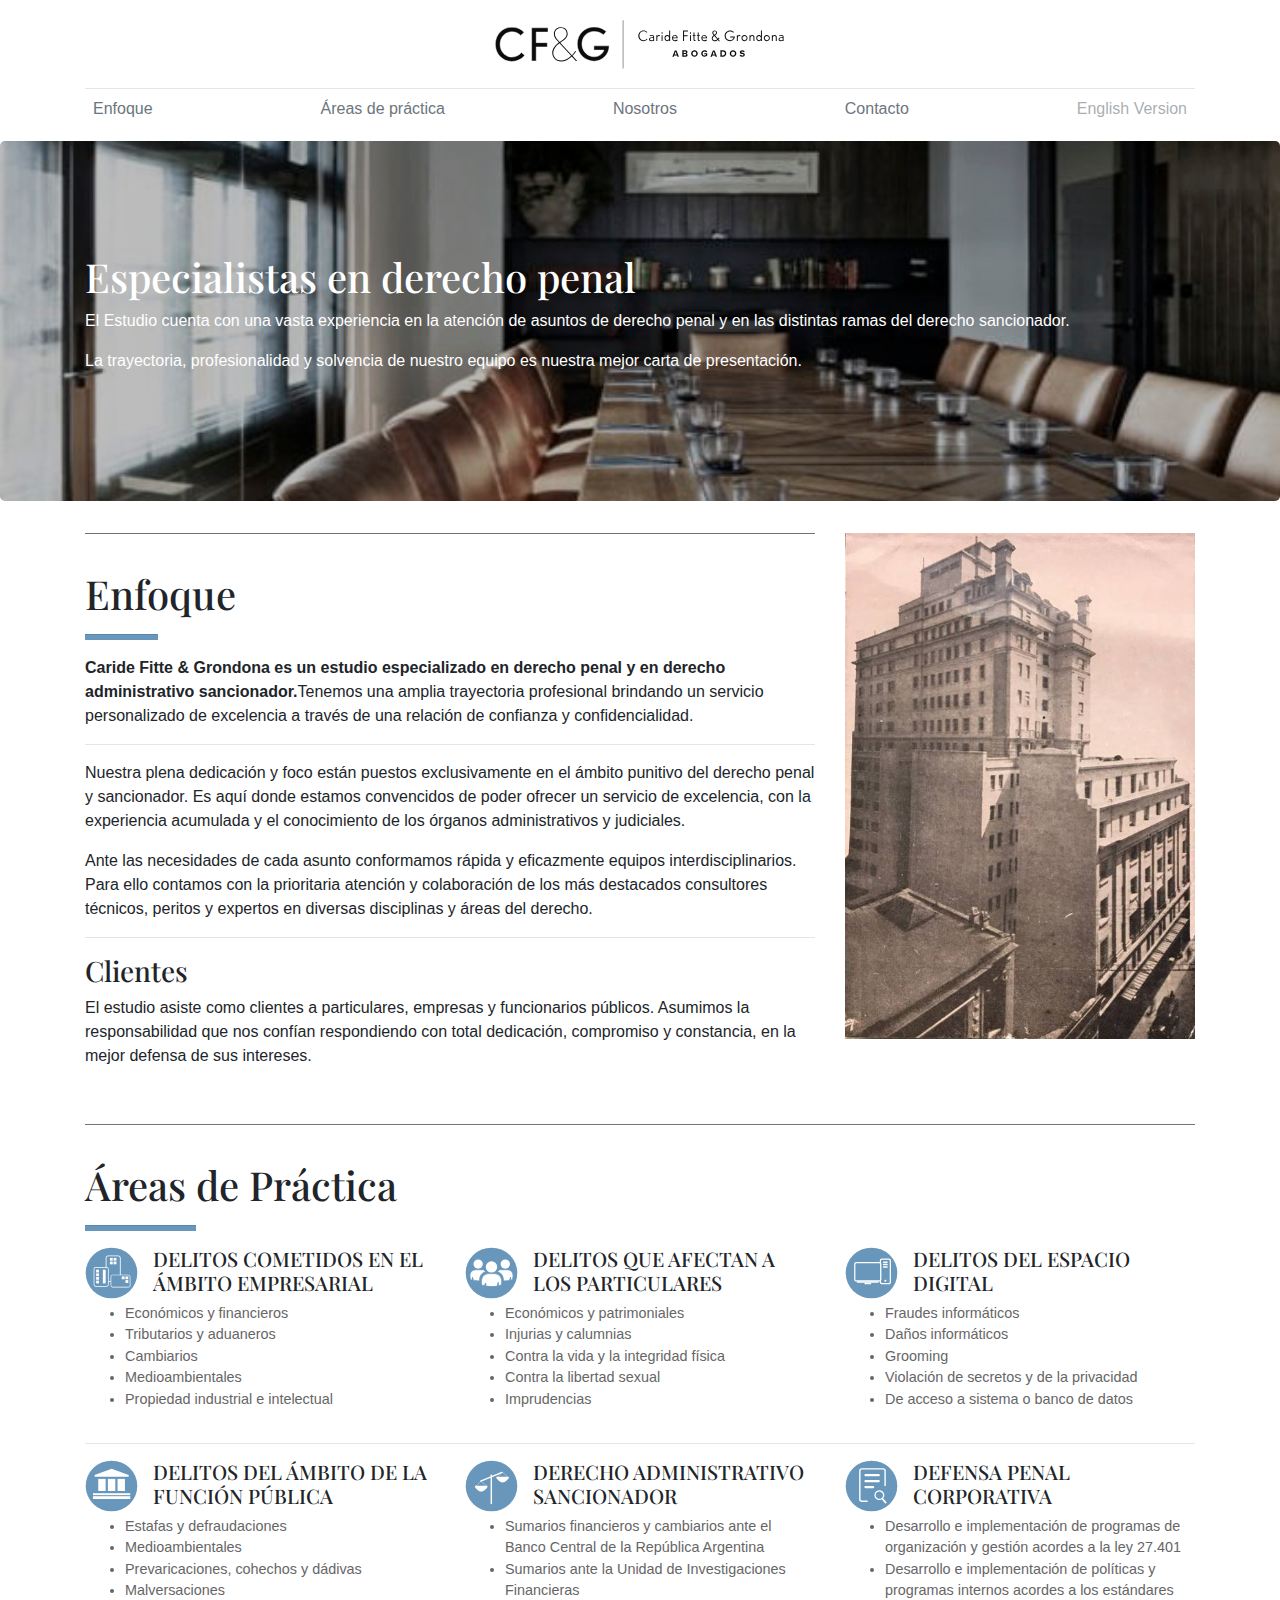
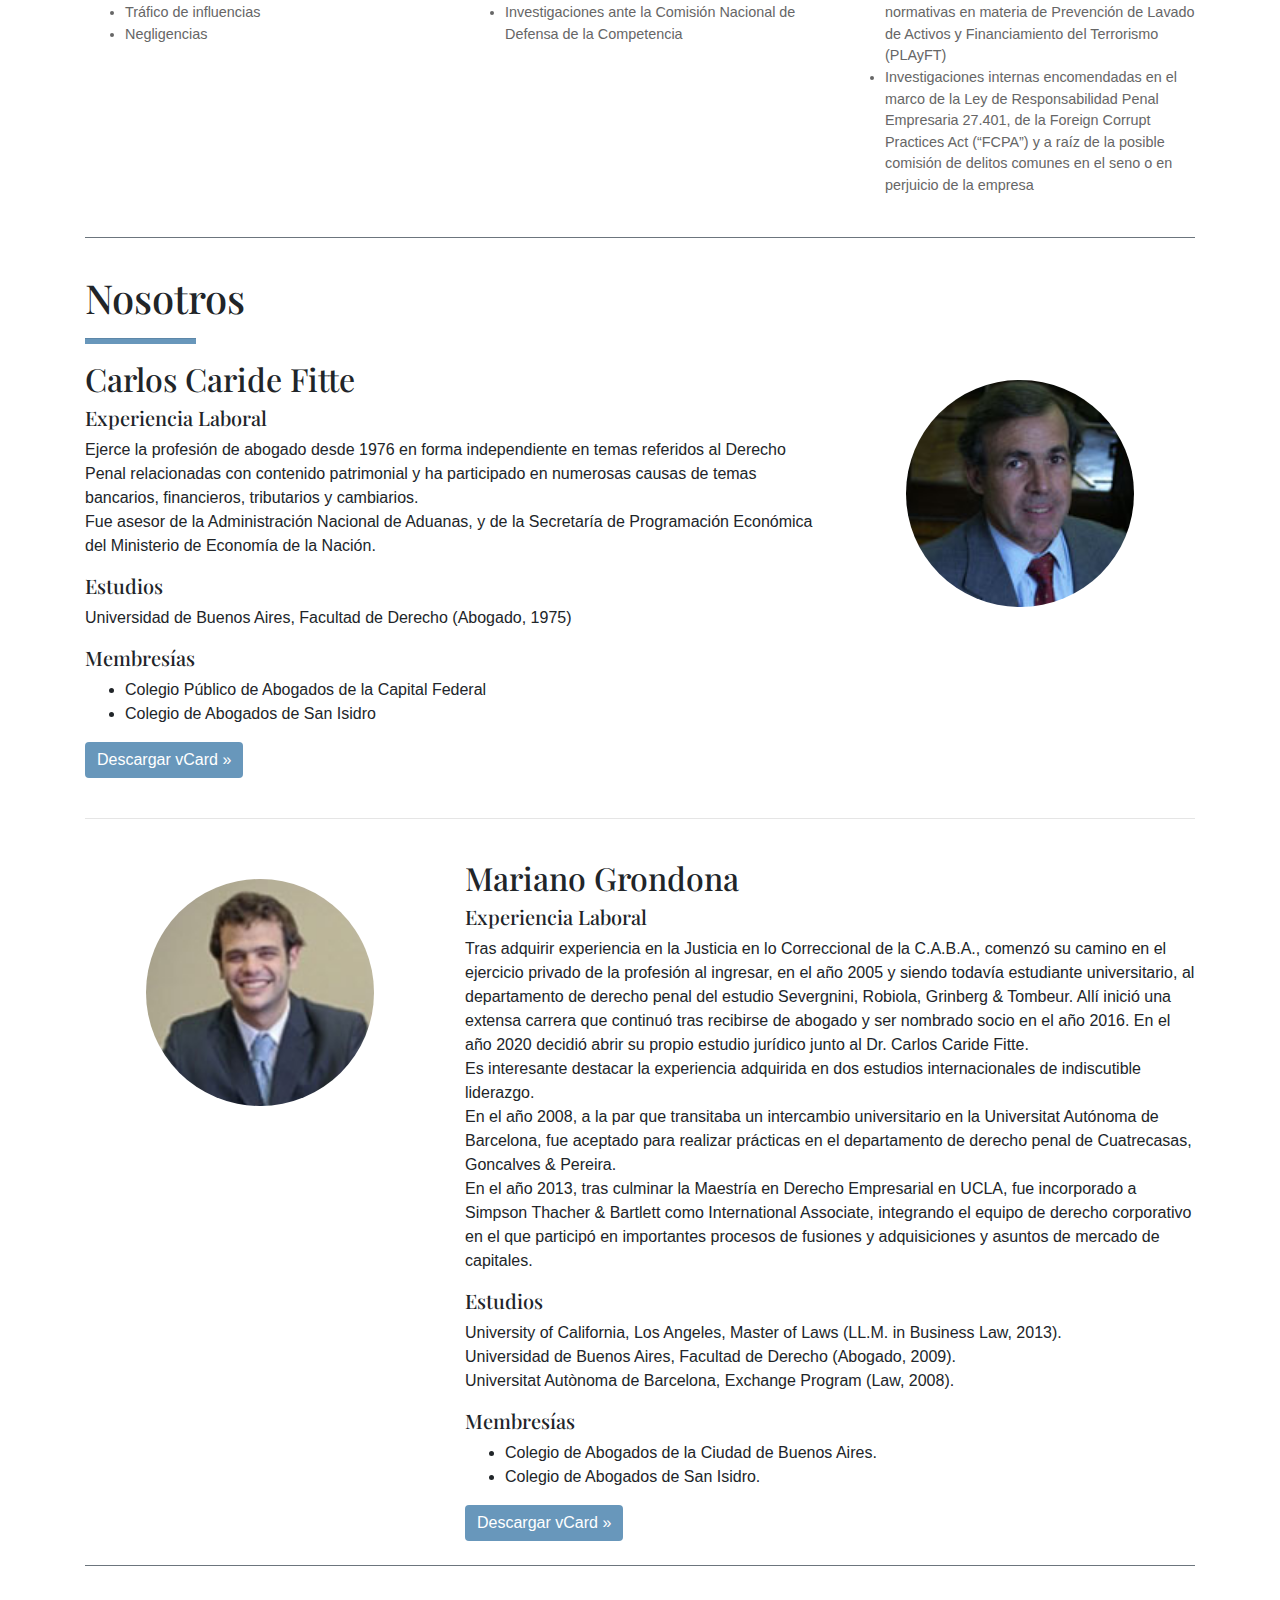
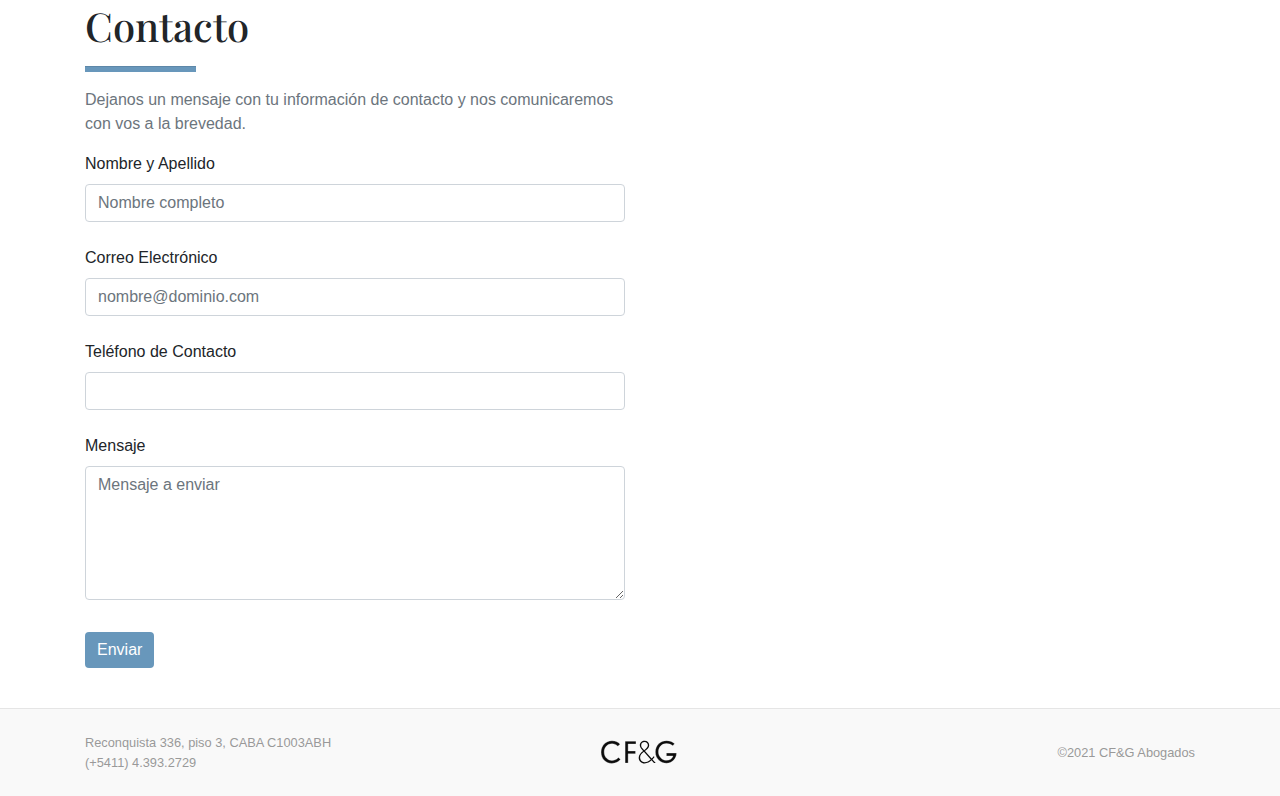
==== commit 32c40c88: "piso 3 correccion" ====
--- a/index.html
+++ b/index.html
@@ -331,7 +331,7 @@
 <footer class="footer py-4">
             <div class="container">
                 <div class="row align-items-center">
-                    <div class="col-lg-4 text-lg-left">Reconquista 336, piso 2, CABA C1003ABH<br>(+5411) 4.393.2729</div>
+                    <div class="col-lg-4 text-lg-left">Reconquista 336, piso 3, CABA C1003ABH<br>(+5411) 4.393.2729</div>
                     <div class="col-lg-4 my-3 my-lg-0">
                          <a href="#"><img src="img/logo-short-bold.svg" width="80"></a>
                     </div>
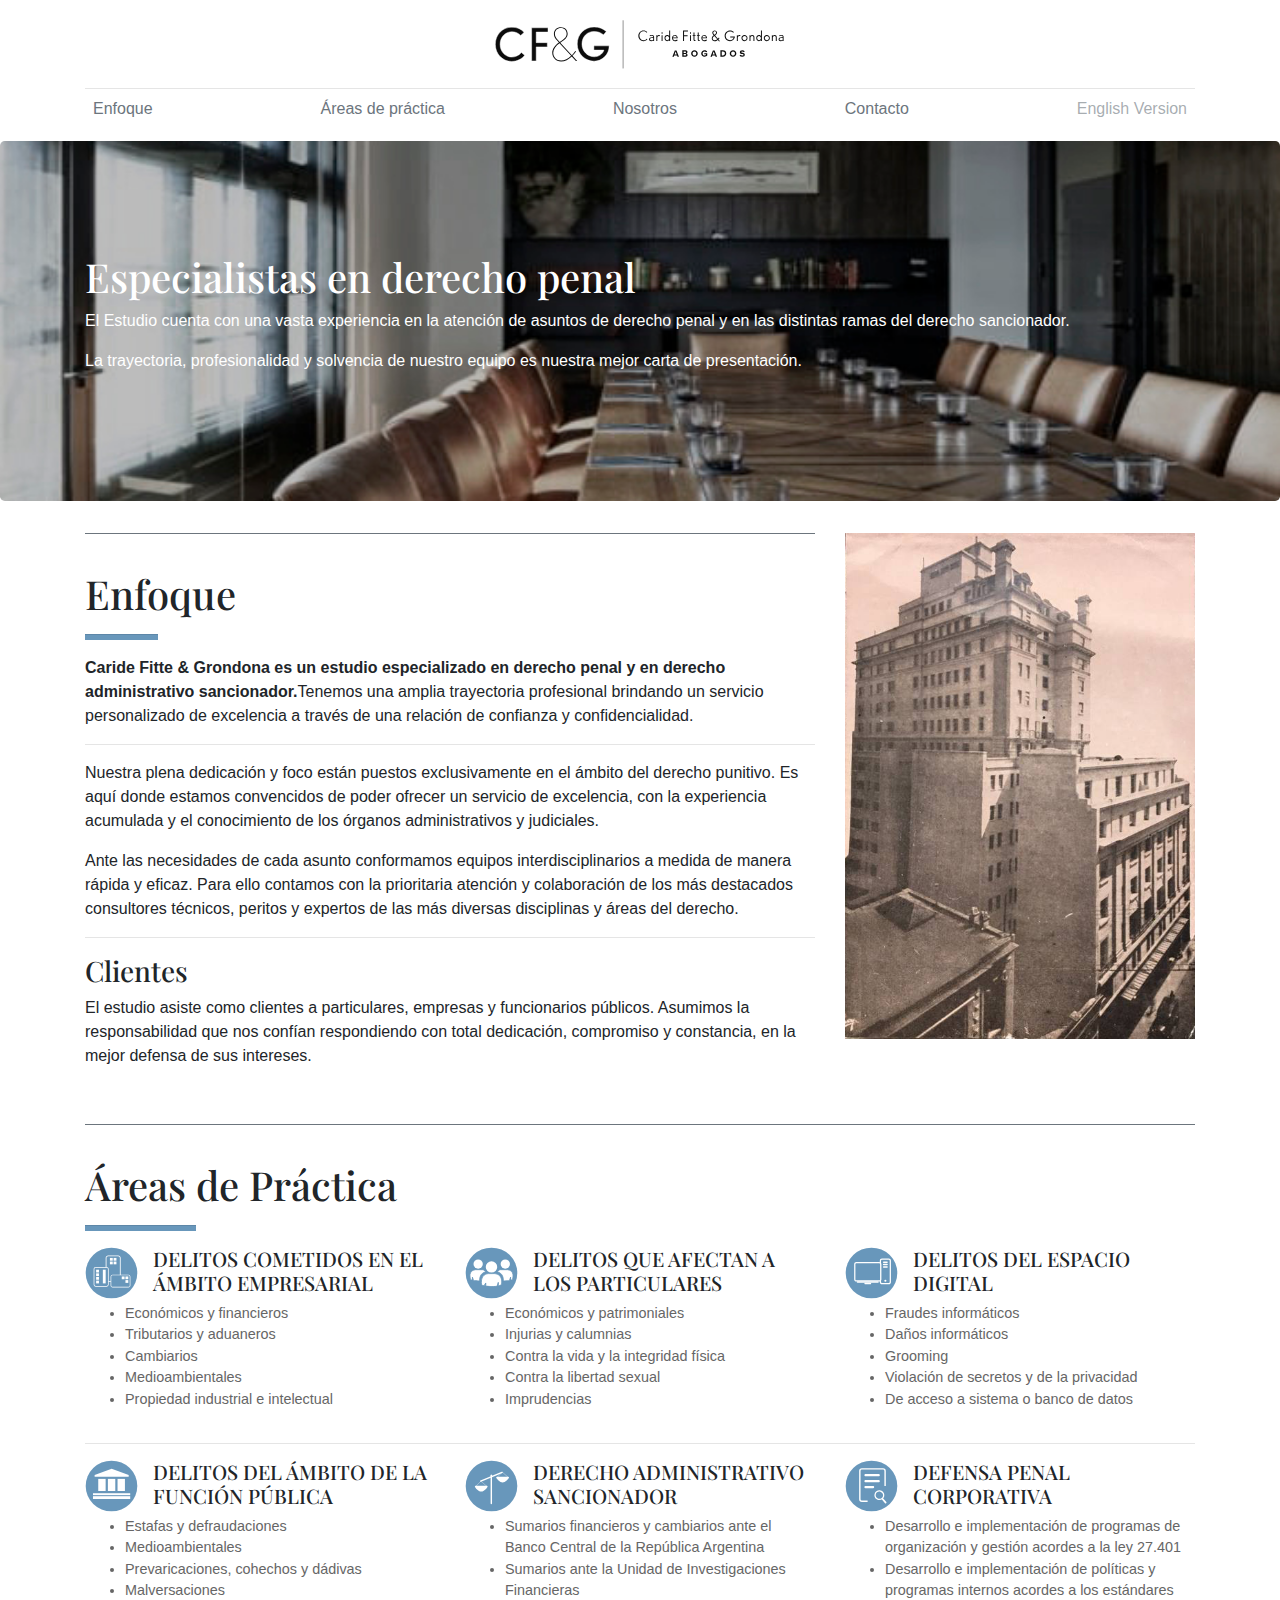
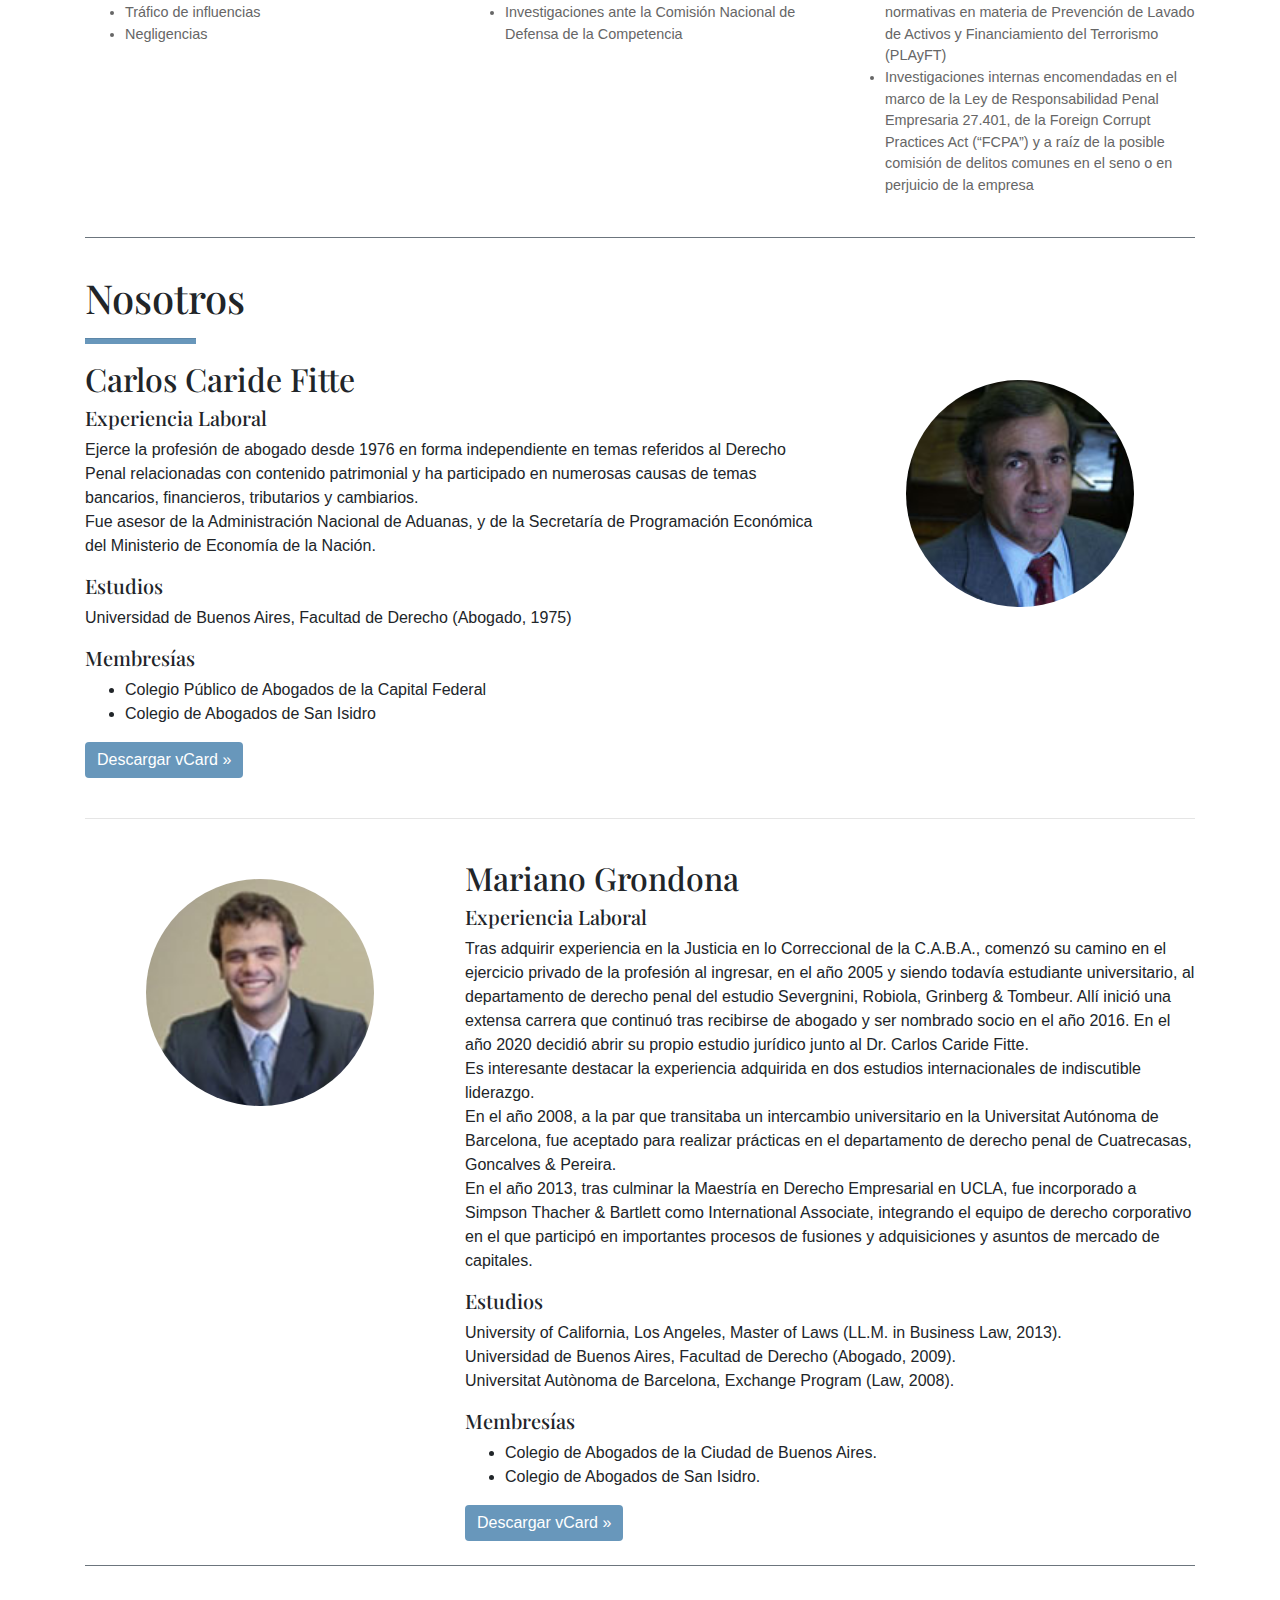
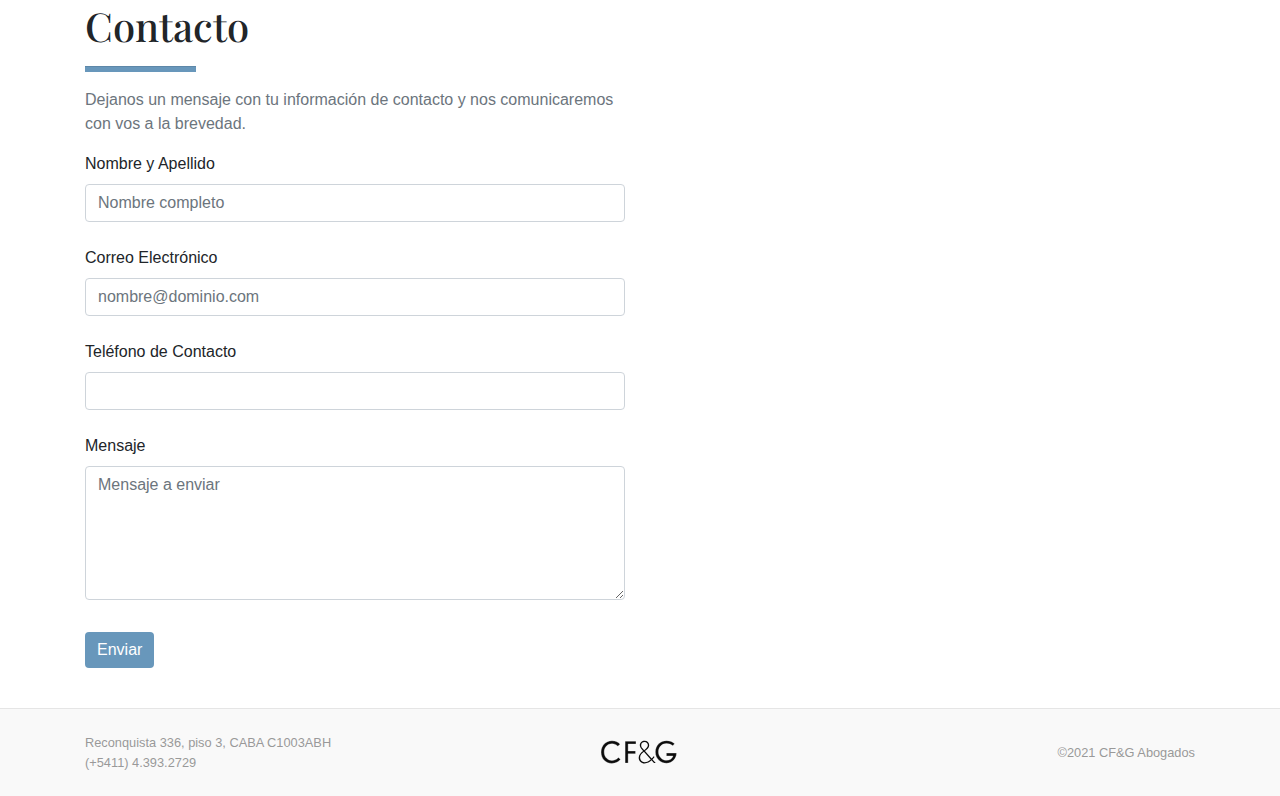
==== commit 663cc67f: "cambios en la intro" ====
--- a/index.html
+++ b/index.html
@@ -101,8 +101,8 @@
 
               <p><b>Caride Fitte & Grondona es un estudio especializado en derecho penal y en derecho administrativo sancionador.</b>Tenemos una amplia trayectoria profesional brindando un servicio personalizado de excelencia a través de una relación de confianza y confidencialidad.</p>
               <hr>
-              <p>Nuestra plena dedicación y foco están puestos exclusivamente en el ámbito punitivo del derecho penal y sancionador. Es aquí donde estamos convencidos de poder ofrecer un servicio de excelencia, con la experiencia acumulada y el conocimiento de los órganos administrativos y judiciales.</p>
-              <p>Ante las necesidades de cada asunto conformamos rápida y eficazmente equipos interdisciplinarios. Para ello contamos con la prioritaria atención y colaboración de los más destacados consultores técnicos, peritos y expertos en diversas disciplinas y áreas del derecho.    </p>
+              <p>Nuestra plena dedicación y foco están puestos exclusivamente en el ámbito del derecho punitivo. Es aquí donde estamos convencidos de poder ofrecer un servicio de excelencia, con la experiencia acumulada y el conocimiento de los órganos administrativos y judiciales.</p>
+              <p>Ante las necesidades de cada asunto conformamos equipos interdisciplinarios a medida de manera rápida y eficaz. Para ello contamos con la prioritaria atención y colaboración de los más destacados consultores técnicos, peritos y expertos de las más diversas disciplinas y áreas del derecho. </p>
               <hr>
               <h3>Clientes</h3>
               <p>El estudio asiste como clientes a particulares, empresas y funcionarios públicos. Asumimos la responsabilidad que nos confían respondiendo con total dedicación, compromiso y constancia, en la mejor defensa de sus intereses.</p>
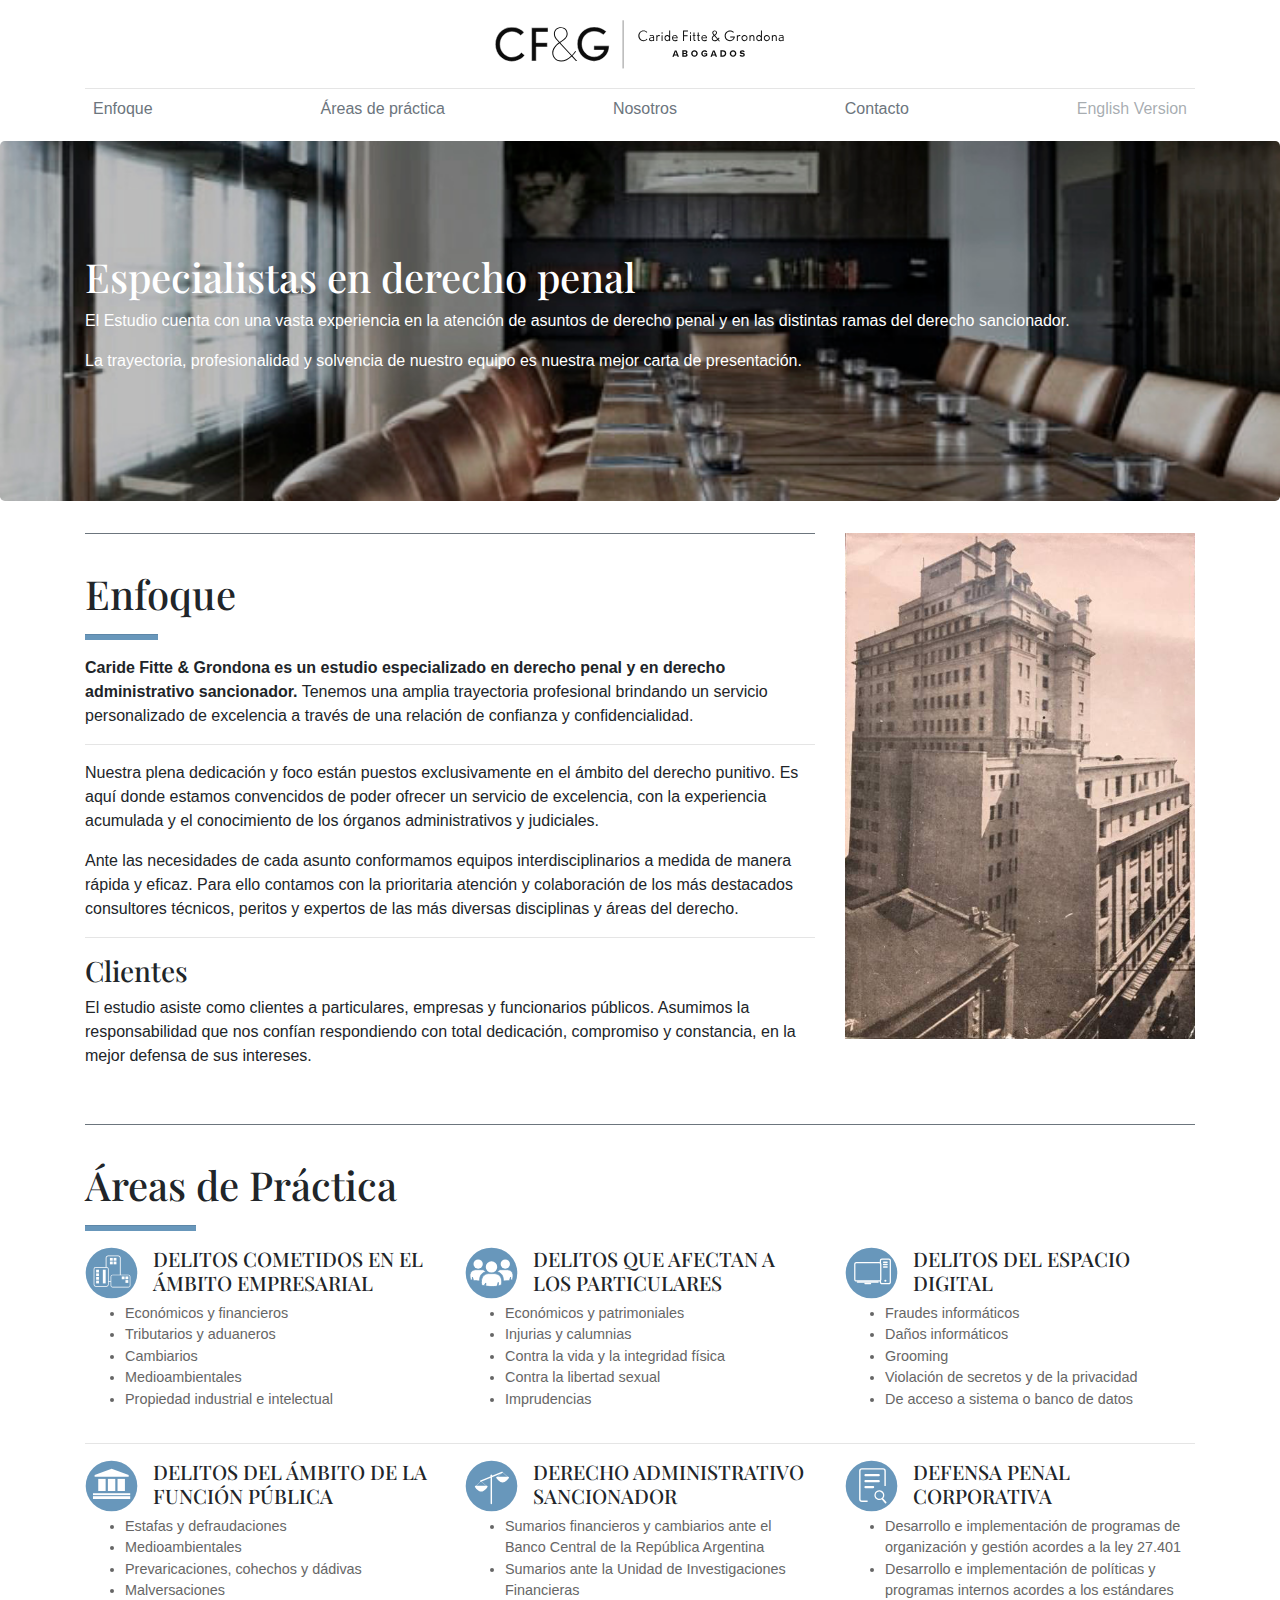
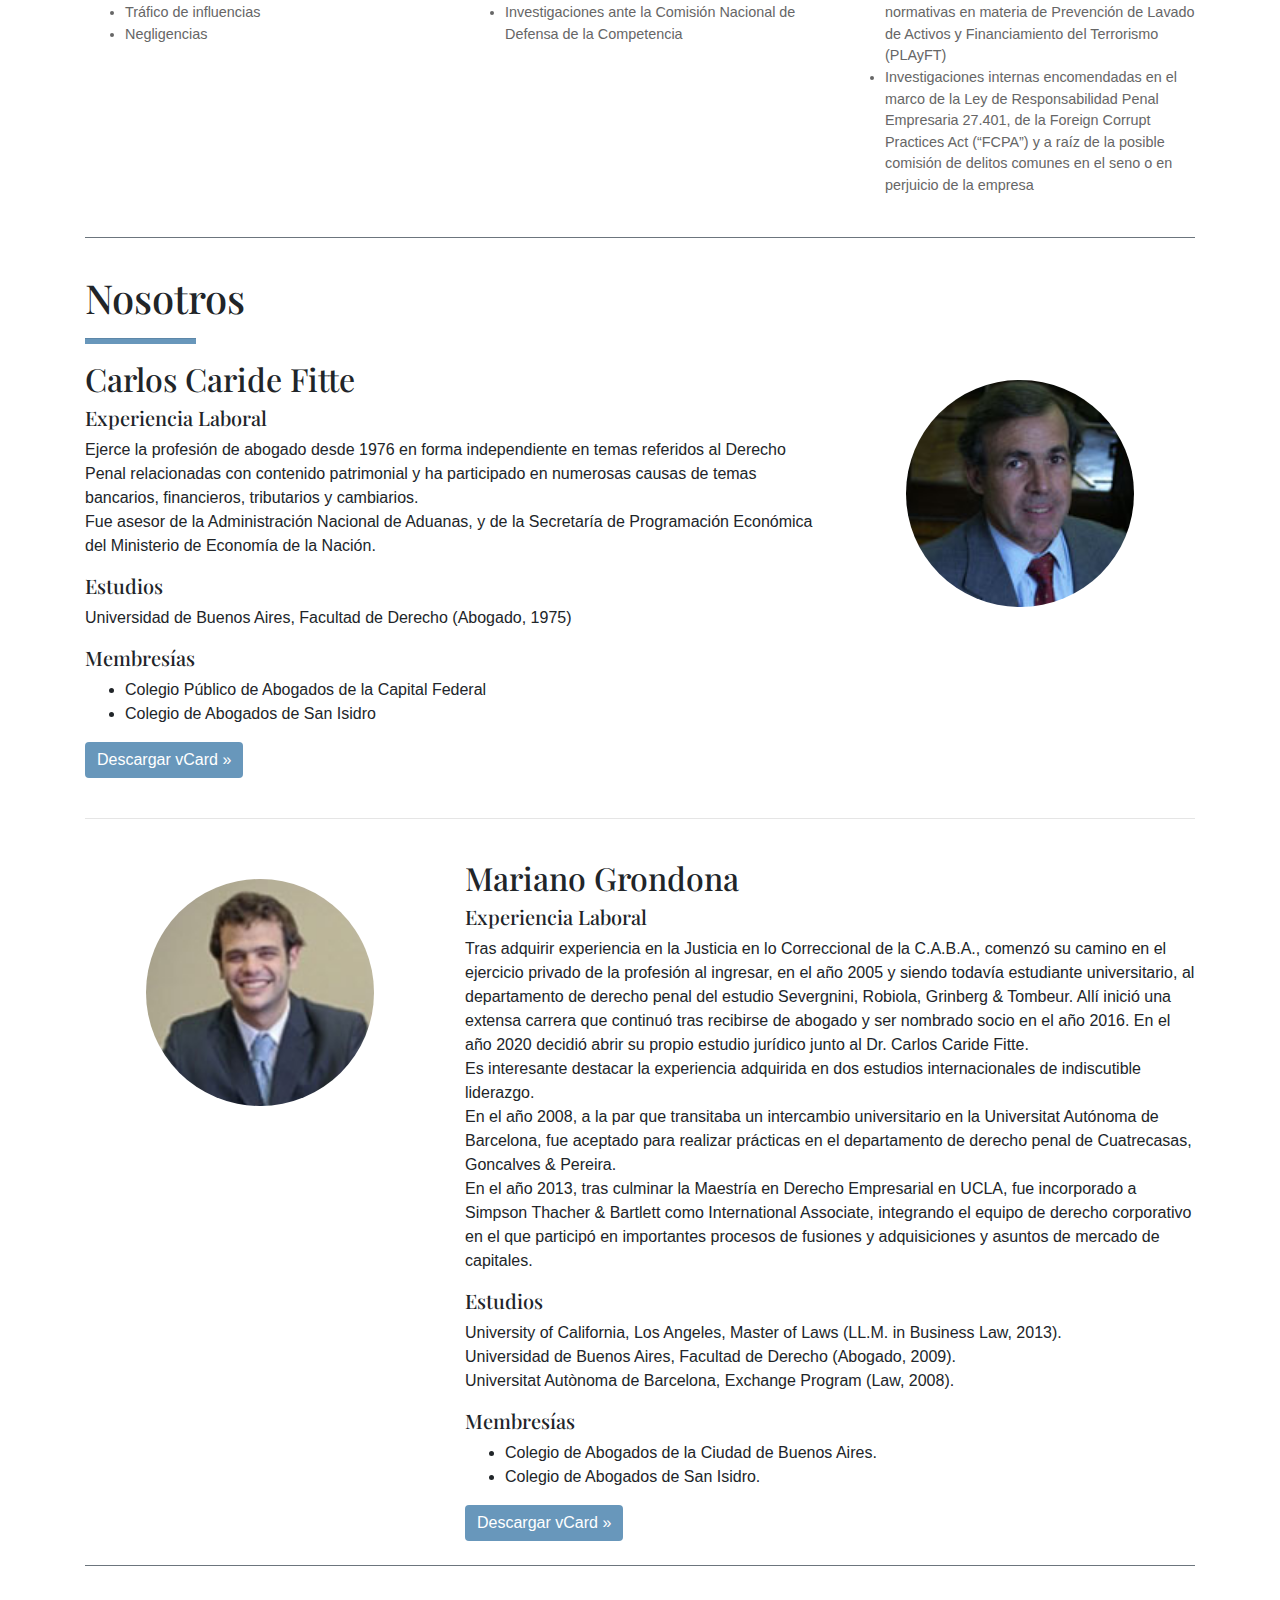
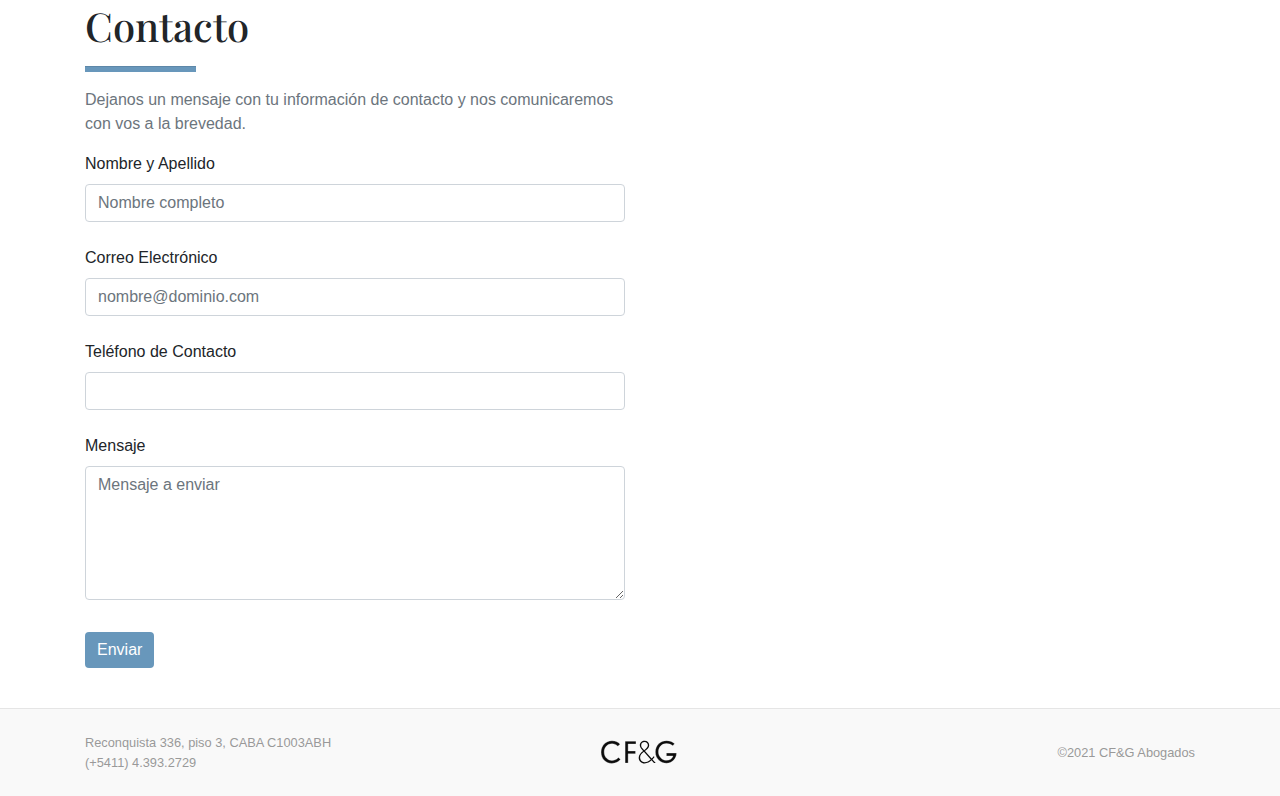
==== commit daab7531: "typo fix "tenemos"" ====
--- a/index.html
+++ b/index.html
@@ -99,7 +99,7 @@
               <h2 class="blog-post-title section-title">Enfoque</h2>
               <hr class="cfg-title">
 
-              <p><b>Caride Fitte & Grondona es un estudio especializado en derecho penal y en derecho administrativo sancionador.</b>Tenemos una amplia trayectoria profesional brindando un servicio personalizado de excelencia a través de una relación de confianza y confidencialidad.</p>
+              <p><b>Caride Fitte & Grondona es un estudio especializado en derecho penal y en derecho administrativo sancionador.</b> Tenemos una amplia trayectoria profesional brindando un servicio personalizado de excelencia a través de una relación de confianza y confidencialidad.</p>
               <hr>
               <p>Nuestra plena dedicación y foco están puestos exclusivamente en el ámbito del derecho punitivo. Es aquí donde estamos convencidos de poder ofrecer un servicio de excelencia, con la experiencia acumulada y el conocimiento de los órganos administrativos y judiciales.</p>
               <p>Ante las necesidades de cada asunto conformamos equipos interdisciplinarios a medida de manera rápida y eficaz. Para ello contamos con la prioritaria atención y colaboración de los más destacados consultores técnicos, peritos y expertos de las más diversas disciplinas y áreas del derecho. </p>
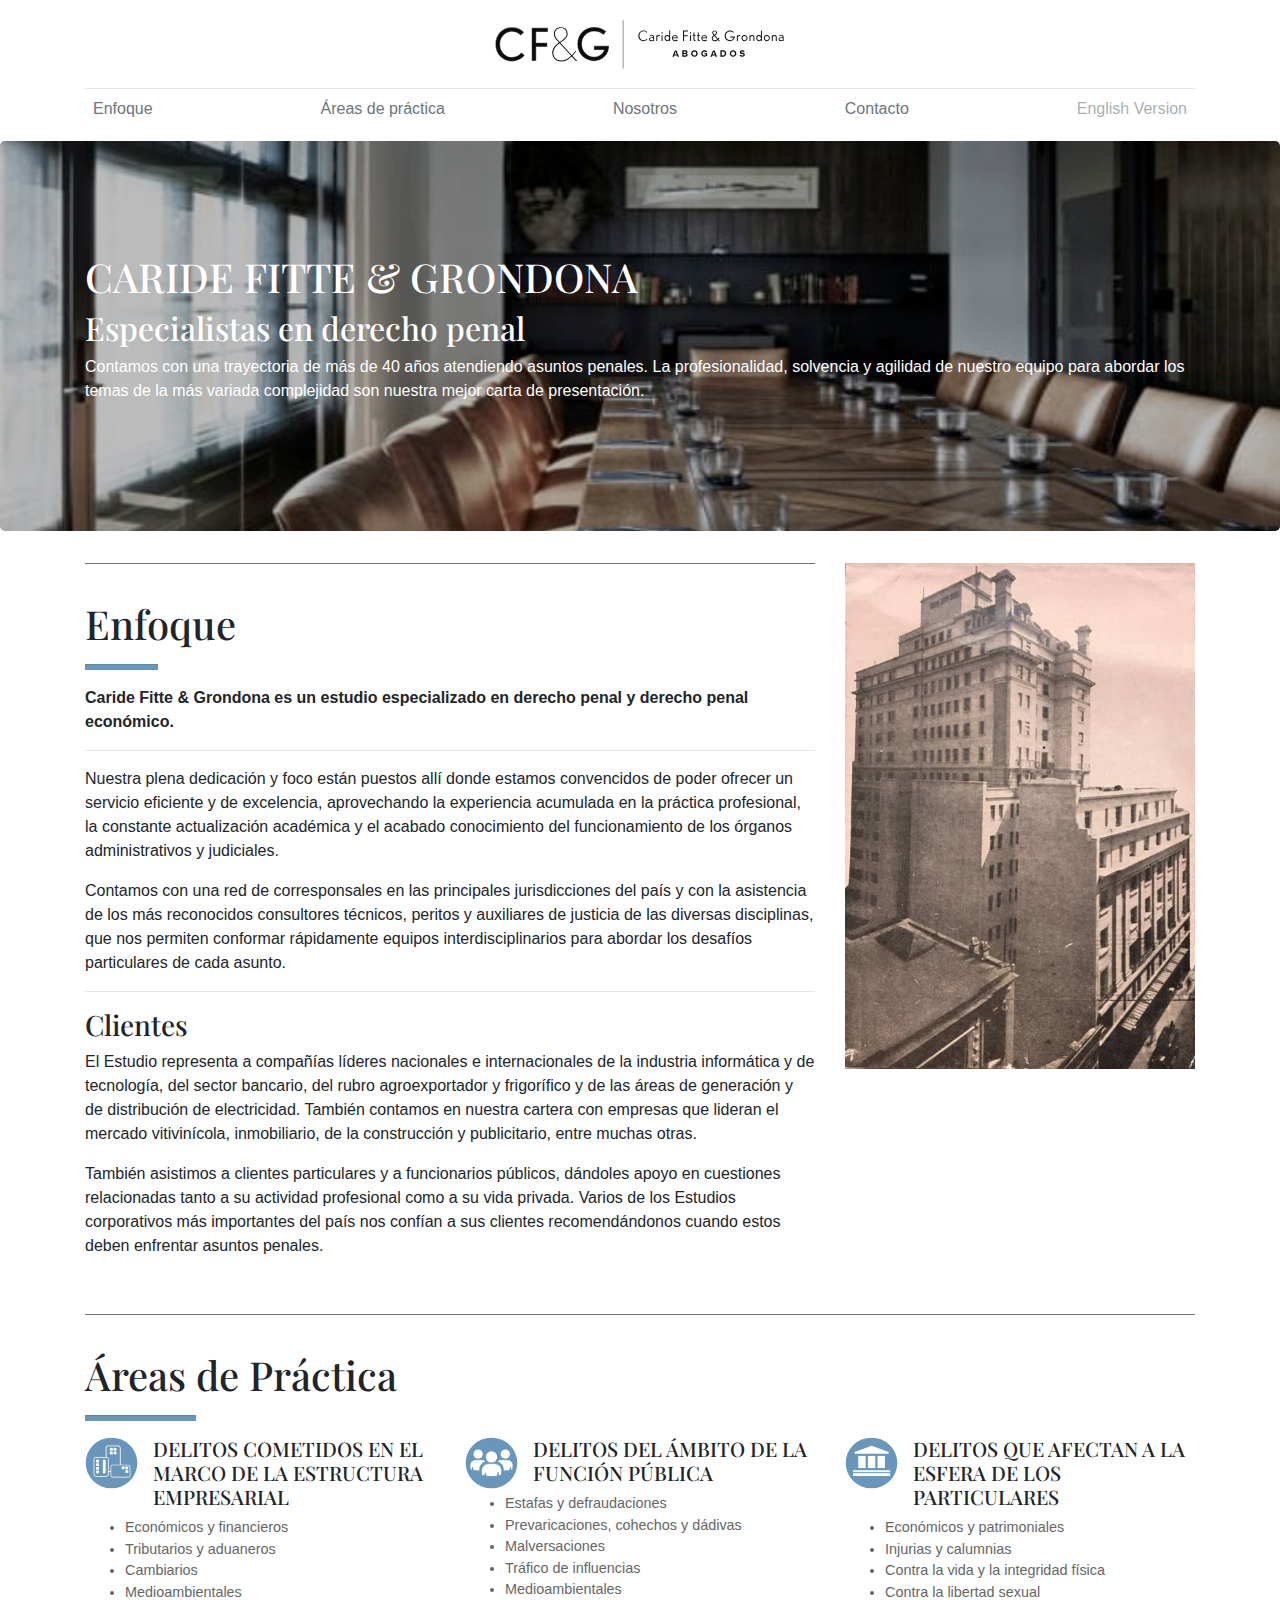
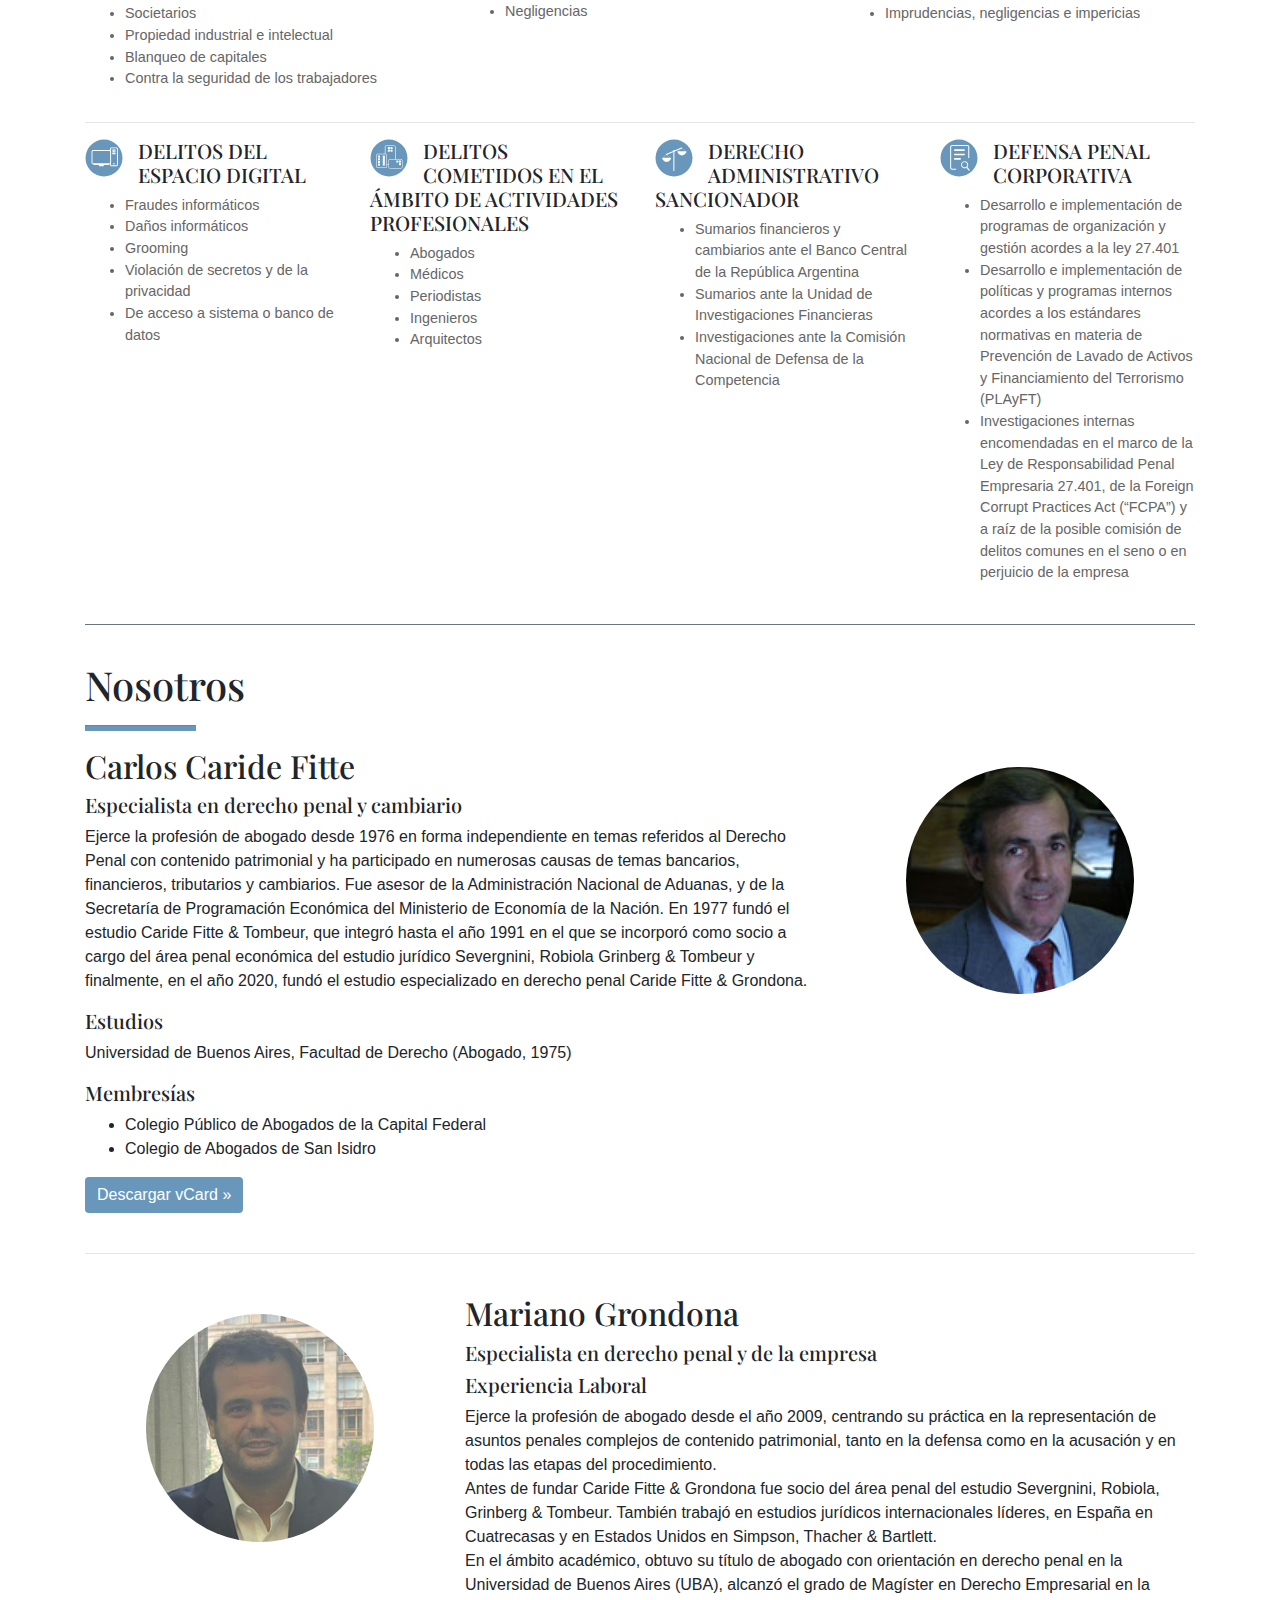
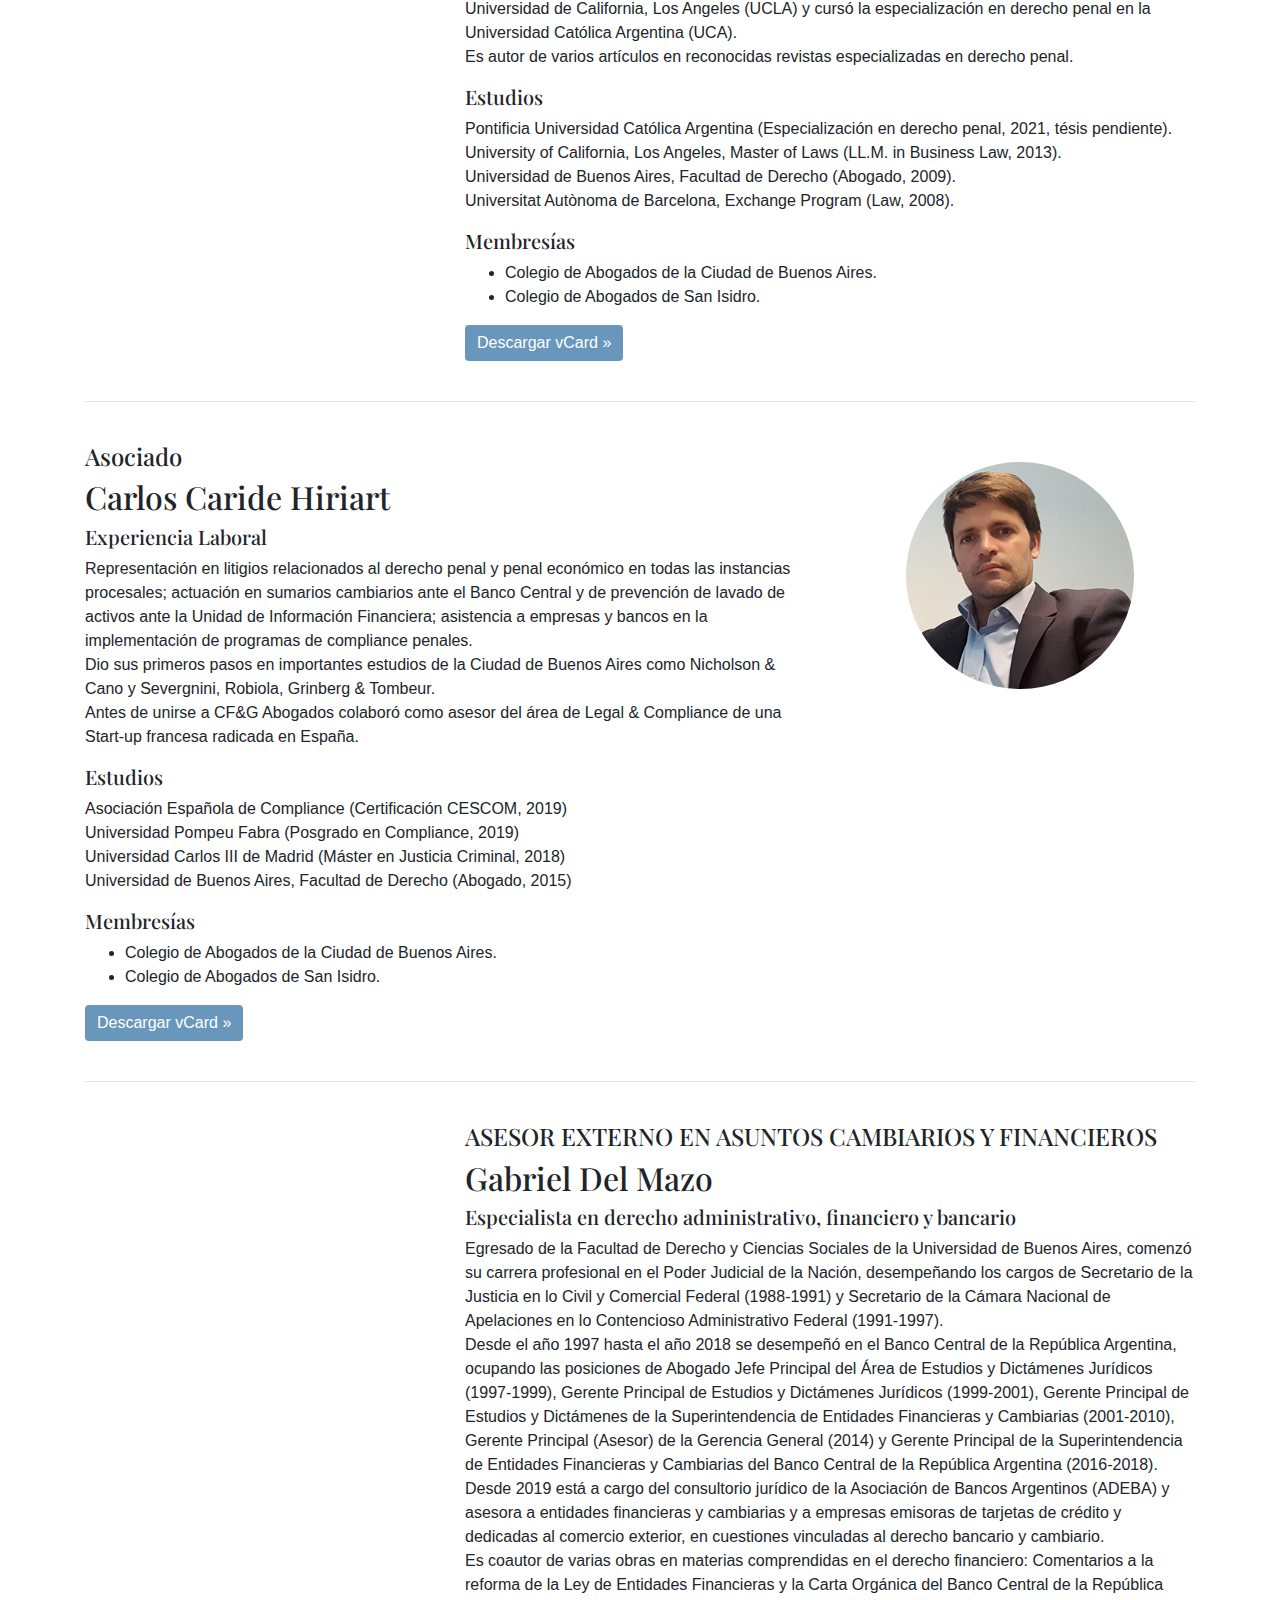
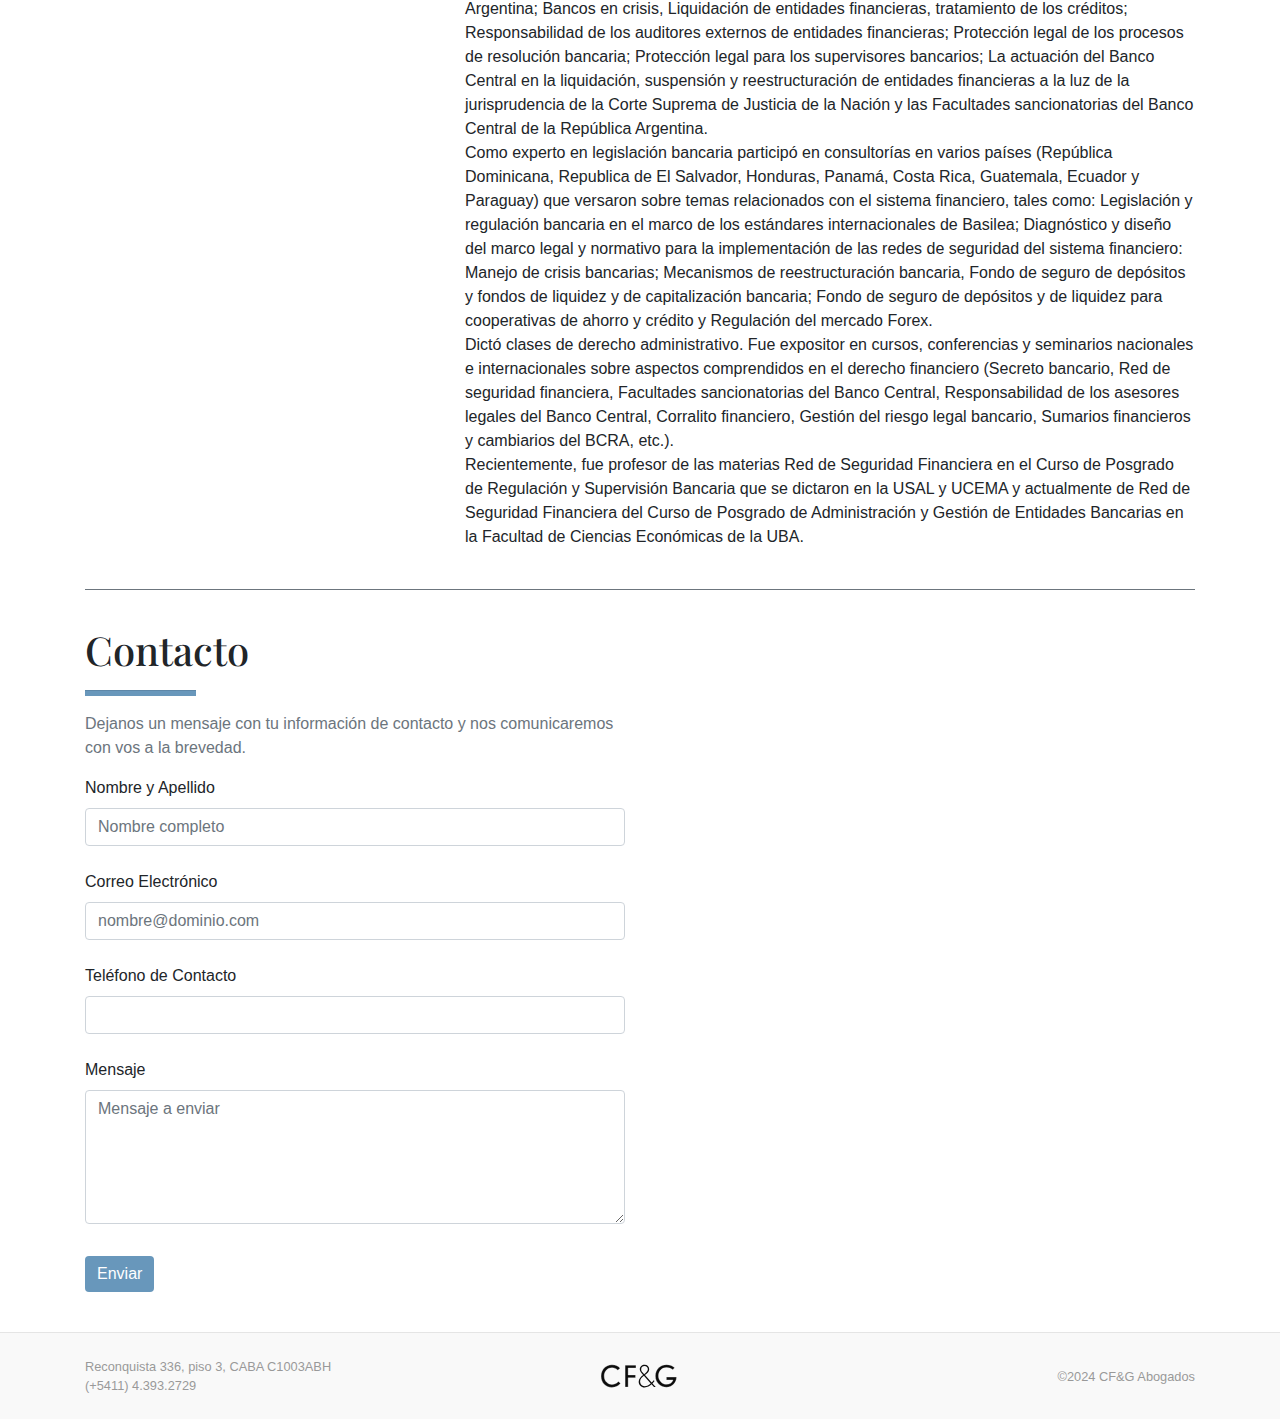
==== commit 8b68acb0: "ajustes 20/12/23" ====
--- a/index.html
+++ b/index.html
@@ -4,7 +4,7 @@
     <meta charset="utf-8">
     <meta name="viewport" content="width=device-width, initial-scale=1, shrink-to-fit=no">
     <meta name="description" content="Caride Fitte & Grondona Abogados">
-    <meta name="author" content="Caride Fitte & Grondona Abogados">
+    <meta name="author" content="Caride Fitte & Grondona">
     <meta name="generator" content="Jekyll v4.1.1">
     <link rel="apple-touch-icon" sizes="57x57" href="img/apple-icon-57x57.png">
 		<link rel="apple-touch-icon" sizes="60x60" href="img/apple-icon-60x60.png">
@@ -23,12 +23,13 @@
 		<meta name="msapplication-TileColor" content="#ffffff">
 		<meta name="msapplication-TileImage" content="img/ms-icon-144x144.png">
 		<meta name="theme-color" content="#ffffff">
+    <meta name="google-site-verification" content="iy-zqNZdlRSJEMRT94-I9OK4jrw5l4InNOR9PgQTKXM" />
     <title>Caride Fitte & Grondona Abogados</title>
 
 
     <!-- Bootstrap core CSS -->
 		<link href="css/bootstrap.min.css" rel="stylesheet">
-		
+
 
     <style>
       .bd-placeholder-img {
@@ -51,7 +52,7 @@
     <!-- Custom styles for this template -->
     <link href="css/custom.css" rel="stylesheet">
 
-    
+
   </head>
   <body>
   	<div class="container">
@@ -70,7 +71,7 @@
           <a class="p-2 text-muted" href="#practica">Áreas de práctica</a>
           <a class="p-2 text-muted" href="#nosotros">Nosotros</a>
           <a class="p-2 text-muted" href="#contacto">Contacto</a>
-          <a class="p-2 text-language" href="#">English Version</a>
+          <a class="p-2 text-language" href="https://cfgabogados.com.ar/english.html">English Version</a>
         </nav>
       </div>
     </div>
@@ -84,8 +85,9 @@
 
       <div class="jumbotron cfg-intro">
         <div class="container">
-          <h1 class="display-5">Especialistas en derecho penal</h1>
-          <p>El Estudio cuenta con una vasta experiencia en la atención de asuntos de derecho penal y en las distintas ramas del derecho sancionador.</p><p>La trayectoria, profesionalidad y solvencia de nuestro equipo es nuestra mejor carta de presentación.</p>
+          <h1 class="display-5" style="color:white">CARIDE FITTE & GRONDONA </h1>
+          <h2 class="display-5"style="color:white">Especialistas en derecho penal</h2>
+          <p>Contamos con una trayectoria de más de 40 años atendiendo asuntos penales. La profesionalidad, solvencia y agilidad de nuestro equipo para abordar los temas de la más variada complejidad son nuestra mejor carta de presentación.</p>
         </div>
       </div>
 
@@ -99,14 +101,15 @@
               <h2 class="blog-post-title section-title">Enfoque</h2>
               <hr class="cfg-title">
 
-              <p><b>Caride Fitte & Grondona es un estudio especializado en derecho penal y en derecho administrativo sancionador.</b> Tenemos una amplia trayectoria profesional brindando un servicio personalizado de excelencia a través de una relación de confianza y confidencialidad.</p>
+              <p><b>Caride Fitte & Grondona es un estudio especializado en derecho penal y derecho penal económico.</b></p>
               <hr>
-              <p>Nuestra plena dedicación y foco están puestos exclusivamente en el ámbito del derecho punitivo. Es aquí donde estamos convencidos de poder ofrecer un servicio de excelencia, con la experiencia acumulada y el conocimiento de los órganos administrativos y judiciales.</p>
-              <p>Ante las necesidades de cada asunto conformamos equipos interdisciplinarios a medida de manera rápida y eficaz. Para ello contamos con la prioritaria atención y colaboración de los más destacados consultores técnicos, peritos y expertos de las más diversas disciplinas y áreas del derecho. </p>
+              <p>Nuestra plena dedicación y foco están puestos allí donde estamos convencidos de poder ofrecer un servicio eficiente y de excelencia, aprovechando la experiencia acumulada en la práctica profesional, la constante actualización académica y el acabado conocimiento del funcionamiento de los órganos administrativos y judiciales.</p>
+              <p>Contamos con una red de corresponsales en las principales jurisdicciones del país y con la asistencia de los más reconocidos consultores técnicos, peritos y auxiliares de justicia de las diversas disciplinas, que nos permiten conformar rápidamente equipos interdisciplinarios para abordar los desafíos particulares de cada asunto. </p>
               <hr>
               <h3>Clientes</h3>
-              <p>El estudio asiste como clientes a particulares, empresas y funcionarios públicos. Asumimos la responsabilidad que nos confían respondiendo con total dedicación, compromiso y constancia, en la mejor defensa de sus intereses.</p>
-            
+              <p>El Estudio representa a compañías líderes nacionales e internacionales de la industria  informática y de tecnología, del sector bancario, del rubro agroexportador y frigorífico y de las áreas de generación y de distribución de electricidad. También contamos en nuestra cartera con empresas que lideran el mercado vitivinícola, inmobiliario, de la construcción y publicitario, entre muchas otras.</p>
+              <p>También asistimos a clientes particulares y a funcionarios públicos, dándoles apoyo en cuestiones relacionadas tanto a su actividad profesional como a su vida privada.
+                Varios de los Estudios corporativos más importantes del país nos confían a sus clientes recomendándonos cuando estos deben enfrentar asuntos penales.</p>
             </div>
           </div><!-- /.blog-main -->
 
@@ -130,40 +133,46 @@
       <div class="col-md-4">
       	<div class="area-title">
       		<img src="img/icon-derecho_empresas.svg">
-        	<h5>DELITOS COMETIDOS EN EL ÁMBITO EMPRESARIAL</h5>
-        </div>
-        <ul class="area-description">
-        	<li>Económicos y financieros</li>
-					<li>Tributarios y aduaneros</li>
-					<li>Cambiarios</li>
-					<li>Medioambientales</li>
-					<li>Propiedad industrial e intelectual</li>
-        </ul>
-      </div>
+        	<h5>DELITOS COMETIDOS EN EL MARCO DE LA ESTRUCTURA EMPRESARIAL</h5>
+        </div>
+        <ul class="area-description">
+          <li>Económicos y financieros</li>
+          <li>Tributarios y aduaneros</li>
+          <li>Cambiarios</li>
+          <li>Medioambientales</li>
+          <li>Societarios</li>
+          <li>Propiedad industrial e intelectual</li>
+          <li>Blanqueo de capitales</li>
+          <li>Contra la seguridad de los trabajadores</li>
+        </ul>
+      </div>
+
       <div class="col-md-4">
       	<div class="area-title">
       		<img src="img/icon-persona_fisicas.svg">
-        	<h5>DELITOS QUE AFECTAN A LOS PARTICULARES</h5>
-        </div>
-        <ul class="area-description">
-        	<li>Económicos y patrimoniales</li>
-					<li>Injurias y calumnias</li>
-					<li>Contra la vida y la integridad física</li>
-					<li>Contra la libertad sexual</li>
-					<li>Imprudencias</li>
-        </ul>
-      </div>
+        	<h5>DELITOS DEL ÁMBITO DE LA FUNCIÓN PÚBLICA</h5>
+        </div>
+        <ul class="area-description">
+          <li>Estafas y defraudaciones</li>
+          <li>Prevaricaciones, cohechos y dádivas</li>
+          <li>Malversaciones</li>
+          <li>Tráfico de influencias</li>
+          <li>Medioambientales</li>
+          <li>Negligencias</li>
+        </ul>
+      </div>
+
       <div class="col-md-4">
       	<div class="area-title">
-      		<img src="img/icon-info.svg">
-        	<h5>DELITOS DEL ESPACIO DIGITAL</h5>
-        </div>
-        <ul class="area-description">
-        	<li>Fraudes informáticos</li>
-					<li>Daños informáticos</li>
-					<li>Grooming</li>
-					<li>Violación de secretos y de la privacidad</li>
-					<li>De acceso a sistema o banco de datos</li>
+      		<img src="img/icon-publica.svg">
+        	<h5>DELITOS QUE AFECTAN A LA ESFERA DE LOS PARTICULARES</h5>
+        </div>
+        <ul class="area-description">
+        	<li>Económicos y patrimoniales</li>
+          <li>Injurias y calumnias</li>
+          <li>Contra la vida y la integridad física</li>
+          <li>Contra la libertad sexual</li>
+          <li>Imprudencias, negligencias e impericias</li>
         </ul>
       </div>
     </div>
@@ -172,35 +181,47 @@
 
     <div class="row">
 
-    	<div class="col-md-4">
+    	<div class="col-md-3">
     		<div class="area-title">
-    			<img src="img/icon-publica.svg">
-    			<h5>DELITOS DEL ÁMBITO DE LA FUNCIÓN PÚBLICA</h5>
+    			<img src="img/icon-info.svg">
+    			<h5>DELITOS DEL ESPACIO DIGITAL</h5>
     		</div>
     		<ul class="area-description">
-    			<li>Estafas y defraudaciones</li>
-					<li>Medioambientales</li>
-					<li>Prevaricaciones, cohechos y dádivas</li>
-					<li>Malversaciones</li>
-					<li>Tráfico de influencias</li>
-					<li>Negligencias</li>
+    			<li>Fraudes informáticos</li>
+          <li>Daños informáticos</li>
+          <li>Grooming</li>
+          <li>Violación de secretos y de la privacidad</li>
+          <li>De acceso a sistema o banco de datos</li>
     		</ul>
     	</div>
 
-    	<div class="col-md-4">
+    	<div class="col-md-3">
     		<div class="area-title">
+      		<img src="img/icon-derecho_empresas.svg">
+        	<h5>DELITOS COMETIDOS EN EL ÁMBITO DE ACTIVIDADES PROFESIONALES</h5>
+        </div>
+        <ul class="area-description">
+        	<li>Abogados</li>
+          <li>Médicos</li>
+          <li>Periodistas</li>
+          <li>Ingenieros</li>
+          <li>Arquitectos</li>
+        </ul>
+      </div>
+
+      <div class="col-md-3">
+      	<div class="area-title">
       		<img src="img/icon-sancionador.svg">
         	<h5>DERECHO ADMINISTRATIVO SANCIONADOR</h5>
         </div>
         <ul class="area-description">
         	<li>Sumarios financieros y cambiarios ante el Banco Central de la República Argentina</li>
-					<li>Sumarios ante la Unidad de Investigaciones Financieras</li>
-					<li>Investigaciones ante la Comisión Nacional de Defensa de la Competencia</li>
-
-        </ul>
-      </div>
-
-      <div class="col-md-4">
+          <li>Sumarios ante la Unidad de Investigaciones Financieras</li>
+          <li>Investigaciones ante la Comisión Nacional de Defensa de la Competencia</li>
+        </ul>
+      </div>
+
+      <div class="col-md-3">
       	<div class="area-title">
       		<img src="img/icon-compliance.svg">
         	<h5>DEFENSA PENAL CORPORATIVA</h5>
@@ -221,9 +242,11 @@
       <div class="row">
         <div class="col-md-8">
           <h2>Carlos Caride Fitte</h2>
-          
-          <h5>Experiencia Laboral</h5>
-          <p>Ejerce la profesión de abogado desde 1976 en forma independiente en temas referidos al Derecho Penal relacionadas con contenido patrimonial y ha participado en numerosas causas de temas bancarios, financieros, tributarios y cambiarios. </br>Fue asesor de la Administración Nacional de Aduanas, y de la Secretaría de Programación Económica del Ministerio de Economía de la Nación.</p>
+
+          <h5>Especialista en derecho penal y cambiario</h5>
+          <p>Ejerce la profesión de abogado desde 1976 en forma independiente en temas referidos al Derecho Penal con contenido patrimonial y ha participado en numerosas causas de temas bancarios, financieros, tributarios y cambiarios.
+            Fue asesor de la Administración Nacional de Aduanas, y de la Secretaría de Programación Económica del Ministerio de Economía de la Nación.
+            En 1977 fundó el estudio Caride Fitte & Tombeur, que integró hasta el año 1991 en el que se incorporó como socio a cargo del área penal económica del estudio jurídico Severgnini, Robiola Grinberg & Tombeur y finalmente, en el año 2020, fundó el estudio especializado en derecho penal Caride Fitte & Grondona.</p>
 
           <h5>Estudios</h5>
           <p>Universidad de Buenos Aires, Facultad de Derecho (Abogado, 1975)</p>
@@ -234,7 +257,7 @@
           	<li>Colegio de Abogados de San Isidro</li>
         	</ul>
 
-          <a class="btn btn-secondary btn-cfg" href="img/ccaridefitte.vcf" download role="button">Descargar vCard »</a>
+          <a class="btn btn-secondary btn-cfg" href="img/vcard-ccaridefitte.vcf" download role="button">Descargar vCard »</a>
 
         </div>
         <div class="col-md-4 nosotros"><img src="img/nosotros-caride_fitte.jpg"></div>
@@ -242,16 +265,21 @@
       </br>
       <hr>
       </br>
-    
+
     <div class="row">
       <div class="col-md-8 order-md-2">
         <h2>Mariano Grondona</h2>
-        
+
+        <h5>Especialista en derecho penal y de la empresa</h5>
+
         <h5>Experiencia Laboral</h5>
-        <p>Tras adquirir experiencia en la Justicia en lo Correccional de la C.A.B.A., comenzó su camino en el ejercicio privado de la profesión al ingresar, en el año 2005 y siendo todavía estudiante universitario, al departamento de derecho penal del estudio Severgnini, Robiola, Grinberg & Tombeur. Allí inició una extensa carrera que continuó tras recibirse de abogado y ser nombrado socio en el año 2016. En el año 2020 decidió abrir su propio estudio jurídico junto al Dr. Carlos Caride Fitte. </br>Es interesante destacar la experiencia adquirida en dos estudios internacionales de indiscutible liderazgo. </br> En el año 2008, a la par que transitaba un intercambio universitario en la Universitat Autónoma de Barcelona, fue aceptado para realizar prácticas en el departamento de derecho penal de Cuatrecasas, Goncalves & Pereira. </br> En el año 2013, tras culminar la Maestría en Derecho Empresarial en UCLA, fue incorporado a Simpson Thacher & Bartlett como International Associate, integrando el equipo de derecho corporativo en el que participó en importantes procesos de fusiones y adquisiciones y asuntos de mercado de capitales. </p>
+        <p>Ejerce la profesión de abogado desde el año 2009, centrando su práctica en la representación de asuntos penales complejos de contenido patrimonial, tanto en la defensa como en la acusación y en todas las etapas del procedimiento.
+        </br>Antes de fundar Caride Fitte & Grondona fue socio del área penal del estudio Severgnini, Robiola, Grinberg & Tombeur. También trabajó en estudios jurídicos internacionales líderes, en España en Cuatrecasas y en Estados Unidos en Simpson, Thacher & Bartlett.
+        </br>En el ámbito académico, obtuvo su título de abogado con orientación en derecho penal en la Universidad de Buenos Aires (UBA), alcanzó el grado de Magíster en Derecho Empresarial en la Universidad de California, Los Angeles (UCLA) y cursó la especialización en derecho penal en la Universidad Católica Argentina (UCA).
+        </br>Es autor de varios artículos en reconocidas revistas especializadas en derecho penal.</p>
 
         <h5>Estudios</h5>
-        <p>University of California, Los Angeles, Master of Laws (LL.M. in Business Law, 2013).</br>Universidad de Buenos Aires, Facultad de Derecho (Abogado, 2009). </br>Universitat Autònoma de Barcelona, Exchange Program (Law, 2008).</p>
+        <p>Pontificia Universidad Católica Argentina (Especialización en derecho penal, 2021, tésis pendiente).</br>University of California, Los Angeles, Master of Laws (LL.M. in Business Law, 2013).</br>Universidad de Buenos Aires, Facultad de Derecho (Abogado, 2009). </br>Universitat Autònoma de Barcelona, Exchange Program (Law, 2008).</p>
 
         <h5>Membresías</h5>
         <ul>
@@ -259,11 +287,66 @@
         	<li>Colegio de Abogados de San Isidro.</li>
         </ul>
 
-        <a class="btn btn-secondary btn-cfg" href="img/mgrondna.vcf" download role="button">Descargar vCard »</a>
-
-      </div>
-      <div class="col-md-4 nosotros"><img src="img/nosotros-grondona.jpg"></div>
-    </div>
+        <a class="btn btn-secondary btn-cfg" href="img/vcard-mgrondona.vcf" download role="button">Descargar vCard »</a>
+
+      </div>
+      <div class="col-md-4 nosotros"><img src="img/nosotros-grondona.png"></div>
+    </div>
+  </br>
+  <hr>
+  </br>
+
+    <div class="row">
+      <div class="col-md-8">
+        <h4>Asociado</h4>
+        <h2>Carlos Caride Hiriart</h2>
+
+        <h5>Experiencia Laboral</h5>
+        <p>Representación en litigios relacionados al derecho penal y penal económico en todas las instancias procesales; actuación en sumarios cambiarios ante el Banco Central y de prevención de lavado de activos ante la Unidad de Información Financiera; asistencia a empresas y bancos en la implementación de programas de compliance penales.
+        </br>Dio sus primeros pasos en importantes estudios de la Ciudad de Buenos Aires como Nicholson & Cano y Severgnini, Robiola, Grinberg & Tombeur.
+        </br>Antes de unirse a CF&G Abogados colaboró como asesor del área de Legal & Compliance de una Start-up francesa radicada en España.</p>
+
+        <h5>Estudios</h5>
+        <p>Asociación Española de Compliance (Certificación CESCOM, 2019)
+          </br>Universidad Pompeu Fabra (Posgrado en Compliance, 2019)
+          </br>Universidad Carlos III de Madrid (Máster en Justicia Criminal, 2018)
+          </br>Universidad de Buenos Aires, Facultad de Derecho (Abogado, 2015)
+        </p>
+
+        <h5>Membresías</h5>
+        <ul>
+        	<li>Colegio de Abogados de la Ciudad de Buenos Aires.</li>
+        	<li>Colegio de Abogados de San Isidro.</li>
+        </ul>
+
+        <a class="btn btn-secondary btn-cfg" href="img/vcard-hiriart.vcf" download role="button">Descargar vCard »</a>
+
+      </div>
+      <div class="col-md-4 nosotros"><img src="img/nosotros-hiriart.png"></div>
+    </div>
+
+  </br>
+  <hr>
+  </br>
+
+    <div class="row">
+      <div class="col-md-8 order-md-2">
+        <h4>ASESOR EXTERNO EN ASUNTOS CAMBIARIOS Y FINANCIEROS</h4>
+        <h2>Gabriel Del Mazo</h2>
+        <h5>Especialista en derecho administrativo, financiero y bancario</h5>
+
+        <p>Egresado de la Facultad de Derecho y Ciencias Sociales de la Universidad de Buenos Aires, comenzó su carrera profesional en el Poder Judicial de la Nación, desempeñando los cargos de Secretario de la Justicia en lo Civil y Comercial Federal (1988-1991) y Secretario de la Cámara Nacional de Apelaciones en lo Contencioso Administrativo Federal (1991-1997).
+          </br>Desde el año 1997 hasta el año 2018 se desempeñó en el Banco Central de la República Argentina, ocupando las posiciones de Abogado Jefe Principal del Área de Estudios y Dictámenes Jurídicos (1997-1999), Gerente Principal de Estudios y Dictámenes Jurídicos (1999-2001), Gerente Principal de Estudios y Dictámenes de la Superintendencia de Entidades Financieras y Cambiarias (2001-2010), Gerente Principal (Asesor) de la Gerencia General (2014) y Gerente Principal de la Superintendencia de Entidades Financieras y Cambiarias del Banco Central de la República Argentina (2016-2018). Desde 2019 está a cargo del consultorio jurídico de la Asociación de Bancos Argentinos (ADEBA) y asesora a entidades financieras y cambiarias y a empresas emisoras de tarjetas de crédito y dedicadas al comercio exterior, en cuestiones vinculadas al derecho bancario y cambiario.
+          </br>Es coautor de varias obras en materias comprendidas en el derecho financiero: Comentarios a la reforma de la Ley de Entidades Financieras y la Carta Orgánica del Banco Central de la República Argentina; Bancos en crisis, Liquidación de entidades financieras, tratamiento de los créditos;  Responsabilidad de los auditores externos de entidades financieras; Protección legal de los procesos de resolución bancaria; Protección legal para los supervisores bancarios; La actuación del Banco Central en la liquidación, suspensión y reestructuración de entidades financieras a la luz de la jurisprudencia de la Corte Suprema de Justicia de la Nación y las Facultades sancionatorias del Banco Central de la República Argentina.
+          </br>Como experto en legislación bancaria participó en consultorías en varios países (República Dominicana, Republica de El Salvador, Honduras, Panamá, Costa Rica, Guatemala, Ecuador y Paraguay) que versaron sobre temas relacionados con el sistema financiero, tales como: Legislación y regulación bancaria en el marco de los estándares internacionales de Basilea; Diagnóstico y diseño del marco legal y normativo para la implementación de las redes de seguridad del sistema financiero:
+          </br>Manejo de crisis bancarias; Mecanismos de reestructuración bancaria, Fondo de seguro de depósitos y fondos de liquidez y de capitalización bancaria; Fondo de seguro de depósitos y de liquidez para cooperativas de ahorro y crédito y Regulación del mercado Forex.
+          </br>Dictó clases de derecho administrativo. Fue expositor en cursos, conferencias y seminarios nacionales e internacionales sobre aspectos comprendidos en el derecho financiero (Secreto bancario, Red de seguridad financiera, Facultades sancionatorias del Banco Central, Responsabilidad de los asesores legales del Banco Central, Corralito financiero, Gestión del riesgo legal bancario, Sumarios financieros y cambiarios del BCRA, etc.).
+          </br>Recientemente, fue profesor de las materias Red de Seguridad Financiera en el Curso de Posgrado de Regulación y Supervisión Bancaria que se dictaron en la USAL y UCEMA y actualmente de Red de Seguridad Financiera del Curso de Posgrado de Administración y Gestión de Entidades Bancarias en la Facultad de Ciencias Económicas de la UBA.</p>
+
+      </div>
+      <div class="col-md-4 nosotros"></div>
+    </div>
+
   </div>
     <!-- /END THE FEATURETTES -->
 
@@ -271,7 +354,7 @@
   <div class="section">
     <h2 class="blog-post-title section-title" id="contacto">Contacto</h2>
     <hr class="cfg-title">
-    
+
     <div class="row">
 
     	<div class="col-md-6">
@@ -320,7 +403,7 @@
 
       </div>
 
-      
+
 
 
     </div>
@@ -335,7 +418,7 @@
                     <div class="col-lg-4 my-3 my-lg-0">
                          <a href="#"><img src="img/logo-short-bold.svg" width="80"></a>
                     </div>
-                    <div class="col-lg-4 text-lg-variable">©2021 CF&G Abogados</div>
+                    <div class="col-lg-4 text-lg-variable">©2024 CF&G Abogados</div>
                 </div>
             </div>
         </footer>
@@ -365,7 +448,7 @@
 			});
 			</script>
 
-	<!-- Example row of columns 		
+	<!-- Example row of columns
 		<script>
 			$('#form').submit(function(e) {
 				$('#messages').removeClass('hide').addClass('alert alert-success alert-dismissible').slideDown().show();
